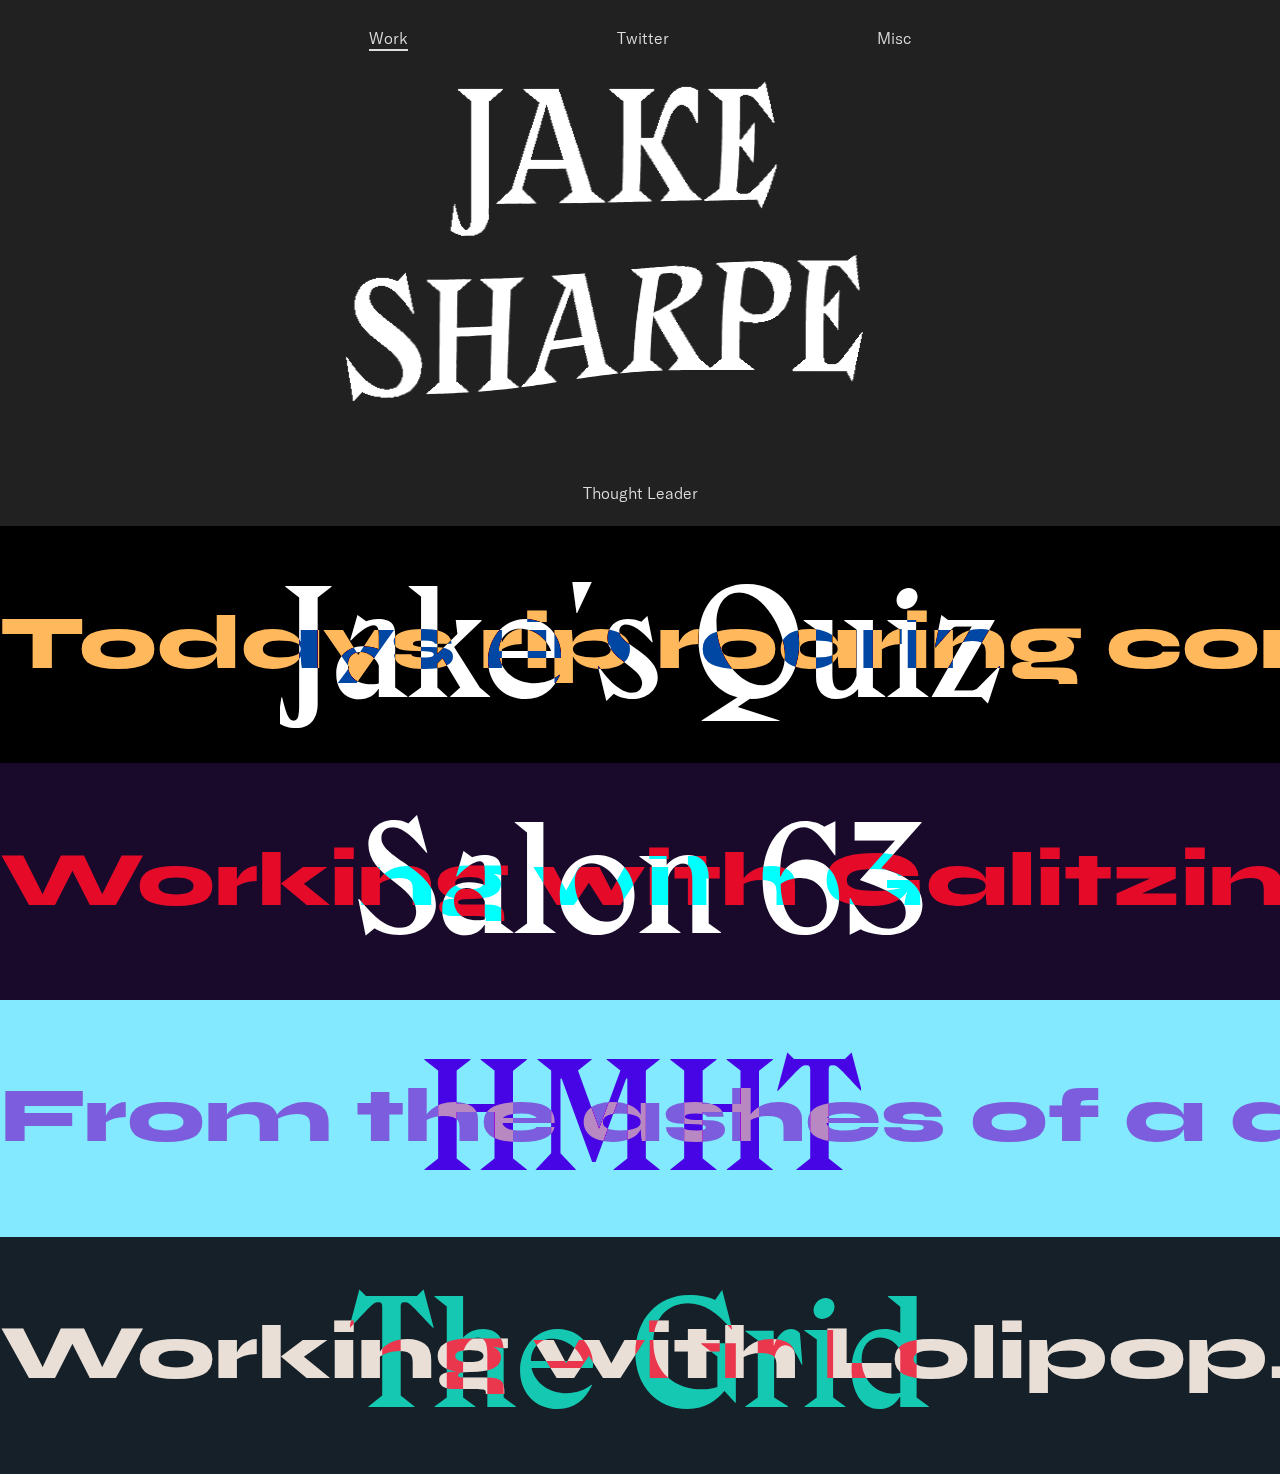
==== index.html @ 96e8a06f "updates to misc" ====
<!doctype html>
<html class="no-js" lang="">

<head>
  <meta charset="utf-8">
  <title>Jake Sharpe – Designer</title>

  <link rel="apple-touch-icon-precomposed" sizes="57x57" href="favicon/apple-touch-icon-57x57.png" />
  <link rel="apple-touch-icon-precomposed" sizes="114x114" href="favicon/apple-touch-icon-114x114.png" />
  <link rel="apple-touch-icon-precomposed" sizes="72x72" href="favicon/apple-touch-icon-72x72.png" />
  <link rel="apple-touch-icon-precomposed" sizes="144x144" href="favicon/apple-touch-icon-144x144.png" />
  <link rel="apple-touch-icon-precomposed" sizes="120x120" href="favicon/apple-touch-icon-120x120.png" />
  <link rel="apple-touch-icon-precomposed" sizes="152x152" href="favicon/apple-touch-icon-152x152.png" />
  <link rel="icon" type="image/png" href="favicon/favicon-32x32.png" sizes="32x32" />
  <link rel="icon" type="image/png" href="favicon/favicon-16x16.png" sizes="16x16" />
  
  
  <meta name="description" content="Portfolio site for London based designer, Jake Sharpe.">

  <meta name="viewport" content="width=device-width, initial-scale=1">

  <link rel="manifest" href="site.webmanifest">
  <link rel="apple-touch-icon" href="icon.png">
  <!-- Place favicon.ico in the root directory -->

  <link rel="stylesheet" href="css/normalize.css">
  <link rel="stylesheet" href="css/fonts.css">
  <link rel="stylesheet" href="css/main.css">
  <link rel="stylesheet" href="css/project-style.css">
  <link rel="stylesheet" href="css/animation.css">
  

  <meta name="theme-color" content="#fafafa">
</head>

<body>
  <!--[if IE]>
    <p class="browserupgrade">You are using an <strong>outdated</strong> browser. Please <a href="https://browsehappy.com/">upgrade your browser</a> to improve your experience and security.</p>
  <![endif]-->

  <!-- Add your site or application content here -->


  

<nav class="blend-mode">
  <ul class="navigation">

    <li><a class="active" href="/">
      <span class="blend-mode">Work</span>
    </a></li>

    <li><a class="" href="https://twitter.com/sharpeattack">
      <span class="blend-mode">Twitter</span>
    </a></li>

    <!-- <li><a class=""  href="work.html">
      <span class="blend-mode">About</span>
    </a></li> -->

   <li><a class=""  href="misc.html">
      <span class="blend-mode">Misc</span>
    </a></li> 
  </ul>
</nav>

<!-- HERO  -->

<section class="hero-section">

 

  <img class="hero" src="img/jake1.png">


</section>

<section class="hero-content">
  <h1 class="secret-mobile-header">Jake Sharpe</h1>
  <p class="tagline  blend-mode">
    Thought Leader
  </p>
</section>


<a href="jakes-quiz.html">
  <section class="projects quiz">
    <div class="card grid">
  
      <div class="full-area">
  
        <h2> 
          Jake's Quiz
        </h2>
  
      </div>
      
      <div class="marquee-wrapper full-area">
          <span class="marquee"> Todays rip roaring comedic entertainment was brought to you by Jake Sharpe</span>
      </div>
  
    </div>
  </section>
  </a>


<a href="salon63.html">
    <section class="projects salon63">
      <div class="card grid">
    
        <div class="full-area">
    
          <h2 class=""> 
            Salon 63
          </h2>
    
        </div>
        
        <div class="marquee-wrapper full-area">
            <span class="marquee">Working with Galitzine to create an awesome event website for Salon 63. Featuring collaborations between artists and salons along the number 63 bus route.
            </span>
        </div>
    
      </div>
    </section> 
</a>


<a href="happy-mascot-happy-time.html">
<section class="projects hmht">
  <div class="card grid">

    <div class="full-area">

      <h2> 
        HMHT
      </h2>

    </div>
    
    <div class="marquee-wrapper full-area">
        <span class="marquee"> From the ashes of a dead project. My Dad really likes this one. One of the top 100 apps in Vietnam some how. An awesome iOS sticker pack of my dumb illustrations. </span>
    </div>

  </div>
</section>
</a>
<!-- 
<a href="pedal.html">
  <section class="projects pedal">
    <div class="card grid">

      <div class="full-area">

        <h2 class=""> 
          Pedal
        </h2>

      </div>
      
      <div class="marquee-wrapper full-area">
          <span class="marquee">An app for London cyclists. That combines multiple data sets to help users find safe places to lock up their bike. London bike crime is wild and pedal set out to try and help.</span>
      </div>

    </div>
  </section>
</a> -->

<!-- <a href="http://thehogan.co" target="_blank">
<section class="projects thehogan">
  <div class="card grid">

    <div class="full-area">

      <h2> 
        TheHogan
      </h2>

    </div>
    
    <div class="marquee-wrapper full-area">
        <span class="marquee">  THE HOGAN OFFERS MUSIC SEARCH, RIGHTS NEGOTIATION, CLEARANCE & LICENSING, ORIGINAL COMPOSITION, RE-RECORDS, SOUND DESIGN, AND ARTIST REPRESENTATION. </span>
    </div>

  </div>
</section>
</a> -->


<!-- <a href="http://www.localherostudio.com/" target="_blank">
<section class="projects local-hero">
  <div class="card grid">

    <div class="full-area">

      <h2> 
        Local Hero
      </h2>

    </div>
    
    <div class="marquee-wrapper full-area">
        <span class="marquee">Local hero asked us to inject their playful approach and personality into a brand new website. Together we created an exciting animated website to properly showcase their lively portfolio.</span>
    </div>

  </div>
</section>
</a> -->


<a href="the-grid.html">
  <section class="projects the-grid">
   <div class="card grid">
 
     <div class="full-area">
 
       <h2 class=""> 
         The Grid
       </h2>
 
     </div>
     
     <div class="marquee-wrapper full-area">
         <span class="marquee">Working with Lolipop. We designed the branding and UI for a new immersive cocktail experience 'The Grid'.</span>
     </div>
 
   </div>
 </section>
 </a>
 





<!--  
<section class="projects farfetch">
  <div class="card grid">

    <div class="full-area">

      <h2 class=""> 
        Farfetch
      </h2>

    </div>
    
    <div class="marquee-wrapper full-area">
        <span class="marquee marquee-right">A new App Homepage and new Onboarding. A collection of work from my time working at Farfetch.</span>
    </div>

  </div>
</section>
-->

<!-- Marquee Loop -->
  <script type="text/javascript" src="js/main.js"></script>
  <script src="js/pixi.min.js"></script>
  <script src="js/pixi-filters.js"></script>
  <script src="js/wavey.js"></script>
<!-- Analytics -->
  <script>
    window.ga = function () { ga.q.push(arguments) }; ga.q = []; ga.l = +new Date;
    ga('create', 'UA-21573491-2', 'auto'); ga('set','transport','beacon'); ga('send', 'pageview')
  </script>
  <script src="https://www.google-analytics.com/analytics.js" async defer></script>

</body>

</html>
---- css/fonts.css ----
@font-face {
    font-family: 'Syne-Extra';
    src: url('../fonts/syne-extra.woff2') format('woff2'),
         url('../fonts/syne-extra.woff') format('woff');
}

@font-face {
    font-family: 'Zangezi';
    src: url('../fonts/zangezi03.woff') format('woff'), 
         url('../fonts/zangezi03.woff2') format('woff2');
}


@font-face {
    font-family: 'GT America Light';
    src: url('../fonts/GT-America-Standard-Light.woff') format('woff'), 
         url('../fonts/GT-America-Standard-Light.woff2') format('woff2');
}

@font-face {
    font-family: 'GT America Extended Bold';
    src: url('../fonts/GT-America-Extended-Bold.woff') format('woff'), 
         url('../fonts/GT-America-Extended-Bold.woff2') format('woff2');
}
---- css/main.css ----
/*! HTML5 Boilerplate v7.1.0 | MIT License | https://html5boilerplate.com/ */

/* main.css 1.0.0 | MIT License | https://github.com/h5bp/main.css#readme */
/*
 * What follows is the result of much research on cross-browser styling.
 * Credit left inline and big thanks to Nicolas Gallagher, Jonathan Neal,
 * Kroc Camen, and the H5BP dev community and team.
 */

 
/* ==========================================================================
   Base styles: opinionated defaults
   ========================================================================== */

   html {
    color: #222;
    font-size: 1em;
    line-height: 1.4;
}

/*
 * Remove text-shadow in selection highlight:
 * https://twitter.com/miketaylr/status/12228805301
 *
 * Vendor-prefixed and regular ::selection selectors cannot be combined:
 * https://stackoverflow.com/a/16982510/7133471
 *
 * Customize the background color to match your design.
 */

::-moz-selection {
    background: #39ff00;
    text-shadow: none;
}

::selection {
    background: #39ff00;
    text-shadow: none;
}

/*
 * A better looking default horizontal rule
 */

hr {
    display: block;
    height: 1px;
    border: 0;
    border-top: 1px solid #ccc;
    margin: 1em 0;
    padding: 0;
}

/*
 * Remove the gap between audio, canvas, iframes,
 * images, videos and the bottom of their containers:
 * https://github.com/h5bp/html5-boilerplate/issues/440
 */

audio,
canvas,
iframe,
img,
svg,
video {
    vertical-align: middle;
}

/*
 * Remove default fieldset styles.
 */

fieldset {
    border: 0;
    margin: 0;
    padding: 0;
}

/*
 * Allow only vertical resizing of textareas.
 */

textarea {
    resize: vertical;
}

/* ==========================================================================
   Browser Upgrade Prompt
   ========================================================================== */

.browserupgrade {
    margin: 0.2em 0;
    background: #ccc;
    color: #000;
    padding: 0.2em 0;
}


p { margin: 0;
    padding: 0;}


 /* ==========================================================================
   Author's custom styles
   ========================================================================== */


/* Nav Setup */

nav {
    width: 100vw;
    position: fixed;
    top: 3vh;
    z-index: 99999;
}
.navigation {
    list-style:none;
    margin:0;
    padding:0;
    text-align:center;
    
}
.navigation li {
    display:inline;
    padding: 0 8vw;
    

}
.navigation a {
    display:inline-block;
    text-decoration: none;
    
}



/*  Typographic Styles */
nav, a, li {
  font-family: 'GT America Light';
  
}

a {
  text-decoration: none;
}

 a, a:link, a:visited { 
  color: white;
} 



a:hover, .active {
  border-bottom: 2px solid white;
}



p {font-family: 'GT America Light'; }

.bold {
  font-family: 'GT America Extended Bold';
}

h1 { 
  font-size: 10.5vw;
  text-align: center;
  font-family: 'Zangezi', sans-serif;
  font-weight: normal;
  text-transform: uppercase;
  line-height: 11.75vw;
  width: 60vw;

  
}

h2 {
  margin: 0 ;
  padding: 0 ;
  text-align: center;
  font-size: 12vw;
  line-height: 12vw;

  color: #fff;
  text-decoration: none;
  z-index:  3;

  font-family: 'Zangezi', sans-serif;
  font-weight: normal;

  overflow-wrap: break-word;
  hyphens: auto;
  -moz-hyphens:auto;
  -ms-hyphens:auto;
  -webkit-hyphens: auto;

}

h3 {
  font-family: 'GT America Extended Bold', sans-serif;
  font-weight: normal;
  font-size: 26px;
  letter-spacing: -0.2px;
}

.text-container h3 {
  font-weight: bold;
  font-size: 18px;
  line-height: 125.7%;
}


.secret-mobile-header {
  display: none;
    padding: 0;
  margin: 0;
}

.tagline {
  text-align: center;
  padding: 2.5vh 5vw;

}

.blend-mode {
  mix-blend-mode: difference;
}


/* Layout */

.hero-section {
  padding-top: 6vh;
  background-color: #212121;
  display: flex;
  align-items: center;
  justify-content: center;
  min-height: 30vh;
  width: 100%;
  height: 45vh;

  
}

.hero-content {
    padding: 0vh 0 0vh 0;
    color: white;
    background-color: #212121;




  
}

canvas {
  display: block;
  
}

.hero {
  position: absolute;
      height: 40vh;
}



 .projects {
    background-color: #FF1D53;
    padding:  4% 0 2.5% 0 ;
  } 

  .grid {
    display: grid;
    place-items: center;
  }
  
  .full-area {
    grid-area: 1/1;
    overflow: hidden;
  }
  
  .card {
    height: auto;
    width: 100%;
    overflow: hidden;
    display: flex;
    justify-content: center;
  }
  
  .marquee-wrapper {
    position: absolute;
    width: 100%;
    overflow: hidden;
    
  }
  
  .projects span {
    text-align: center;
    font-size:  6vw;


    font-family: 'Syne-Extra', sans-serif;
    color: #6D1212;
    padding-bottom: 2%;
  }
  



  @media (max-width: 1024px) {

    h1 {
      font-size: 11.5vw;
      line-height: 13.5vw;
      width: 60vw;
      margin: 0;

      
    }

    h2 {
      font-size: 20.5vw;
      line-height: 20.5vw;
      text-decoration: none;
    }
    
    .projects {
      padding: 8% 0 5% 0;
    }

    .projects span {
      font-size:  9vw;
      
  }


  }




  
   /* Mobile styles */

  @media (max-width: 640px) {


.navigation li {
  padding: 0px 8vw; }

.hero-section {
  height: 0vh;
  padding: 0vh 0;
  min-height: 0vh;
  background-color: #212121;
  overflow: hidden;
}

.hero-section canvas { visibility: hidden;}

 
.hero-content {
  position: inherit;
  background-color: #212121;
  width: 100%;
  overflow: hidden;
  padding: 18vh 0 2vh 0;
}

.secret-mobile-header {
  display:inline-block;
  overflow: hidden;

}

canvas {
}



 

    .projects {
      padding: 20% 0 18% 0;
    }

    


    h1 { 
        width: 100vw;
        font-size:  21vw;
        line-height: 21vw; 
      }

      
    h2 {
      font-size: 30.5vw;
      line-height: 30.5vw;
    }

    .projects span {
      font-size:  16vw;}
      
  



  }
  
   





















 /* ==========================================================================
   Helper classes
   ========================================================================== */

/*
 * Hide visually and from screen readers
 */

 .hidden {
  display: none !important;
}

/*
* Hide only visually, but have it available for screen readers:
* https://snook.ca/archives/html_and_css/hiding-content-for-accessibility
*
* 1. For long content, line feeds are not interpreted as spaces and small width
*    causes content to wrap 1 word per line:
*    https://medium.com/@jessebeach/beware-smushed-off-screen-accessible-text-5952a4c2cbfe
*/

.visuallyhidden {
  border: 0;
  clip: rect(0 0 0 0);
  height: 1px;
  margin: -1px;
  overflow: hidden;
  padding: 0;
  position: absolute;
  width: 1px;
  white-space: nowrap; /* 1 */
}

/*
* Extends the .visuallyhidden class to allow the element
* to be focusable when navigated to via the keyboard:
* https://www.drupal.org/node/897638
*/

.visuallyhidden.focusable:active,
.visuallyhidden.focusable:focus {
  clip: auto;
  height: auto;
  margin: 0;
  overflow: visible;
  position: static;
  width: auto;
  white-space: inherit;
}

/*
* Hide visually and from screen readers, but maintain layout
*/

.invisible {
  visibility: hidden;
}

/*
* Clearfix: contain floats
*
* For modern browsers
* 1. The space content is one way to avoid an Opera bug when the
*    `contenteditable` attribute is included anywhere else in the document.
*    Otherwise it causes space to appear at the top and bottom of elements
*    that receive the `clearfix` class.
* 2. The use of `table` rather than `block` is only necessary if using
*    `:before` to contain the top-margins of child elements.
*/

.clearfix:before,
.clearfix:after {
  content: " "; /* 1 */
  display: table; /* 2 */
}

.clearfix:after {
  clear: both;
}

 
/* ==========================================================================
   EXAMPLE Media Queries for Responsive Design.
   These examples override the primary ('mobile first') styles.
   Modify as content requires.
   ========================================================================== */

   @media only screen and (min-width: 35em) {
    /* Style adjustments for viewports that meet the condition */
}

@media print,
       (-webkit-min-device-pixel-ratio: 1.25),
       (min-resolution: 1.25dppx),
       (min-resolution: 120dpi) {
    /* Style adjustments for high resolution devices */
}

 
/* ==========================================================================
   Print styles.
   Inlined to avoid the additional HTTP request:
   https://www.phpied.com/delay-loading-your-print-css/
   ========================================================================== */

@media print {
    *,
    *:before,
    *:after {
        background: transparent !important;
        color: #000 !important; /* Black prints faster */
        -webkit-box-shadow: none !important;
        box-shadow: none !important;
        text-shadow: none !important;
    }

    a,
    a:visited {
        text-decoration: underline;
    }

    a[href]:after {
        content: " (" attr(href) ")";
    }

    abbr[title]:after {
        content: " (" attr(title) ")";
    }

    /*
     * Don't show links that are fragment identifiers,
     * or use the `javascript:` pseudo protocol
     */

    a[href^="#"]:after,
    a[href^="javascript:"]:after {
        content: "";
    }

    pre {
        white-space: pre-wrap !important;
    }
    pre,
    blockquote {
        border: 1px solid #999;
        page-break-inside: avoid;
    }

    /*
     * Printing Tables:
     * http://css-discuss.incutio.com/wiki/Printing_Tables
     */

    thead {
        display: table-header-group;
    }

    tr,
    img {
        page-break-inside: avoid;
    }

    p,
    h2,
    h3 {
        orphans: 3;
        widows: 3;
    }

    h2,
    h3 {
        page-break-after: avoid;
    }
}
---- css/project-style.css ----
/*  Hover States */
 .projects:hover {
    background-color: #222;
}
.projects:hover h2 {
    color: #fff;
}
.projects:hover span {
    color: #fff;
}



/*  Case Study  */



/*  INFO BAR */

.project-info-wrapper {
  float: left;
  width: 28.5vw;
  height: 100vh;
  position: fixed;
  top: 0;
  left: 0;
  background-color: white;
  color: black;
 
}

.project-info-wrapper nav {
  position: relative;
}

.project-info-wrapper nav a{
  color: black;
}

.project-info-wrapper nav a:hover{
  color: black;
  border-bottom: 1px solid #000;
}

.project-intro {
  margin-top: 15vh;
}

.project-info-wrapper h1{
  font-size: 36px;


  padding: 0 0 16px 0;
  margin: 0;
  line-height: 1;
  width: auto;
  text-align: left;
}


.project-info-wrapper p{
  font-size: 15px;
}

.project-info-content {
  padding: 40px;
    max-width: 70%;
}

.project-link-wrapper {
  margin-top: 7.5vh;
  ;
}

.project-link-wrapper p {
  margin-bottom: 12px;
}

.project-link-wrapper .project-link {
  padding: 8px 14px;
  font-size: 21px;
  font-family: 'GT America Extended Bold', sans-serif;
  color: white;
  background-color: black;
  width: auto;
  display: inline-flex;
}

.project-link-wrapper .project-link:hover {
  color: black;
  background-color: white;
}

.project-collaborators {
  margin-top: 15vh;
}

.project-collaborators h2{
  color: #000;
  font-family: 'GT America Extended Bold', sans-serif;
  font-size:15px;
  text-align: left;

  line-height: 1;
  margin-bottom: 8px;
}

.project-collaborators a {
  color: #000;
}

/*  marqee bar */

.project-banner {


  width: 1.5vw;
  overflow: hidden;
  height: 100vh;
  background-color: red;
  
  writing-mode: vertical-rl;
  text-orientation: mixed;

  position: fixed;
  top: 0;
  left: 28.5vw;

  text-align: center;
  font-size:  1vw;
  white-space: nowrap	; 
  line-height: 1.5vw;

  font-family: 'Syne-Extra', sans-serif;
}



/* CASE STUDY CONTENT */

.project-hero {
  padding: 10% 0;
  width: 100%;
  background-repeat: no-repeat;
  background-size: cover;
}

.hmht-hero {
background-image: url("../img/projects/hmht/hmht-cover2.jpg");
}


.salon63-hero {
  background-image: url("../img/projects/salon63/salon63-cover.jpg");
  }

  /* .quiz-hero {
    background-image: url("../img/projects/quiz/jakes-quiz-cover.jpg");
    } */
  

.hero-title{
  margin: 0 auto;
  text-transform: uppercase;
  font-size: 14vw;
  line-height: 12vw;
  width: 90%;
}

.project-content {
  overflow: scroll;
  float: right;
  width: 70vw;
  overflow-y: hidden;
  overflow-x: hidden;
  /* background-color: black; */
  /* color: white; */
}
.cover-img {
  width: 100%;
  background-size: cover;
}



/* TEXT FOR CASE STUDIES */

.text-container {
  margin: 0% 1% ;
  padding: 0  0%;
  width: 98%;
}


.text-paragraph {
  font-style: normal;
  font-weight: 300;

  font-size: 15px;
  line-height: 125.7%;
}

.two-column {
  width: 49%;
}

.text-left-column {
  float: left;
}
.text-right-column {
  float: right;
  padding: 0 0 0 0 ;
}


.drop-quote {
  padding: 1% 0;
  margin: 4% 0;
}

.drop-quote h3 {
  font-family: 'Zangezi', sans-serif;
    font-weight: normal;
    text-transform: uppercase;
    font-size: 5rem;
    line-height: 5.4rem;
    letter-spacing: -0.2px;
    text-align: center;
}

.project-info-wrapper .link-inverse {
  color: black;
  
}



.video-container {
  width: 70vw;
}

.project-video {
  max-width: 100%;
}

.video-container iframe {
  margin: 7.5% 0;
  width: 100%;
  height: 490px;
}


@media (min-width: 1440px) {
  .text-container {
    margin: 0% 10% ;
    padding: 0  0%;
    width: 80%;
  }   
  
  .text-right-column {
    float: right;
    padding: 0 0 0 0 ;
  }

}

@media (max-width: 1440px) {
  .text-container {
    margin: 0% 3% ;
    padding: 0  0%;
    width: 94%;
  }   
  
}


   @media (max-width: 1024px) { 

    .project-banner {
      width: 2.5vw;
      font-size: 1.4vw;
      line-height: 2.5vw;
      left: 34.5vw;
    }

    .project-info-wrapper {
      left: 0;
      width: 34.5vw;
      min-width: 30vw ;
    }

    .project-content {
      width: 63vw;
    }

    .text-container {
      float: right;
      margin: 0% 0% ;
      padding: 0  3%;
      width: 94%;
    }   
    
    .video-container {
      width: 63vw;
    }


  }


   /* iPad styles */

  @media (max-width: 860px) { 

    .project-hero {
      width: 100%;
      padding: 18% 0vw;
      background-size: contain;
    }
    
    .hero-title{
      font-size: 21vw;
      line-height: 18vw;
      width: 100%;
    }
    

    .project-banner {
      width: 4vw;
      height: 100%;
      font-size: 2.5vw;
      line-height: 3.75vw;
      left: 0; 
    }

    .project-info-wrapper {
      left: 0;
      width: 100vw;
      position: initial;
      height: auto;
    }

    .project-content {
      width: 96vw;
      margin-left: 4vw;
      float: none;
  }

  .video-container {
    width: 96vw;
  }

  .project-info-content {
    max-width: 70%;
    padding: 80px;
    margin-left: 0;

  }

  .project-info-content nav  {
    position: initial;
    display: inline;
  }

  .project-intro {
  }


  .text-container {
    margin: 0% 2% ;
    padding: 0  0%;
    width: 94%;
    float: none;
  
  }
  
  .video-iframe {
    width: 96vw; 
  margin: 0;
  height:410px;
}
  
.drop-quote h3 {
  font-size: 4rem;
  line-height: 4.2rem;

}






  }

   /* Mobile styles */

   @media (max-width: 640px) { 

    .project-info-wrapper {
      left: 0;
      width: 100vw;
      position: initial;
      height: auto;
    }

    .project-info-content {
      max-width: 100%;
      padding: 80px 50px 80px 50px;
      margin-left: 0;}


  .text-container {
    margin: 0% 0% ;
    padding: 0  2%;
    width: 90%;
  
  }

  .two-column {
    width: 100%;
    padding-bottom: 15px;

  }
  
  .text-left-column {
    float: left;
  }
  .text-right-column {
    float: left;
  }

.video-container iframe {
  margin: 7% 0;
  width: 100%;
  height: auto;
}

.drop-quote h3 {
    font-size: 2.5rem;
    line-height: 2.4rem;

}
  
  
  
  }












/* Projects Styles */
 
 .the-grid h2 {
    color: #00E8DA;
    mix-blend-mode: difference;
  }
  .the-grid span {
    color: #FFFFFF;
    mix-blend-mode: difference;
  }
  .the-grid {
    background-color: #152028;
    color: #00E8DA;  
  }

  .the-grid-inverse {
    background-color: #00E8DA;
    color: #152028;    
  }
  

  .hmht h2 {
    color: #CAE51A; 
    mix-blend-mode: difference;
  }
  .hmht span {
    color: #FF8C22;
    mix-blend-mode: difference;
  }
  .hmht {
    background-color: #83E9FF;  
    color: #3214AE; 
  }

.hmht-titles { 
  color:#83E9FF;
}
  .hmht-inverse {
    background-color: #3214AE;  
    color: #83E9FF;
  }





  .pedal {
    background-color: #FF1D53;
    color: #FFF8E6;
  }

.pedal-titles {
  color: #FFF8E6;
  
}

  .pedal span{
    color: #c50000;
    mix-blend-mode: difference;
  }




  .local-hero h2 {
    color: #FF5959;
    
  }
  .local-hero span {
    color: #8A43FF;
    mix-blend-mode: difference;
  }
  
  .local-hero {
    background-color:  #FDFF83;
  }



  /* SALON 63 */

  
  
  .salon63 span {
    color: #ff0002;
    mix-blend-mode: difference;
  }
  
  .salon63 {
    background-color:  #190A2B;
    color: white;
  }

  .salon63-titles {
    color:  #fff;
  }



  .quiz h2 {
    color: #fff;
    mix-blend-mode: difference;
  }

  .quiz span {
    color: #ffb85c;
    mix-blend-mode: difference;
  }  
  
  .quiz {
    background-color: #000;
    color: white;
  }


  .quiz-titles {
    color:  #fff;
  }






  .hmht h2 {
    color: #CAE51A;
    mix-blend-mode: difference;
  }
  .hmht span {
    color: #FF8C22;
    mix-blend-mode: difference;
  }
  .hmht {
    background-color: #83E9FF;  
  }

.hmht-titles { 
  color:#83E9FF;
}
  .hmht-inverse {
    background-color: #3214AE;  
    color: white;
  }
  







  .sandyfm h2 {
    color: #FFF0A7;
    
  }
  .sandyfm span {
    color: #9EE1FF;
    mix-blend-mode: difference;
  }
  
  .sandyfm {
    background-color:  #2B353A;
  }

  .farfetch h2 {
    color: #3D0062;
    
  }
  .farfetch span {
    color: #FF005C;
    mix-blend-mode: difference;
  }
  
  .farfetch {
    background-color:  #FFEAEA;
  }
 

  .thehogan h2 {
    color: #000;
    
  }
  .thehogan span {
    color: #78DA44;
    mix-blend-mode: difference;
  }
  
  .thehogan {
    background-color:  #fff;
  }
---- css/animation.css ----
/*  Original Code  */
  
  /* @keyframes moveLeft {
    0% {
      transform: translateX(0);
    }
    100% {
      transform: translateX(-3000vw);
    }

  }
  
  .marquee-left {
    white-space: nowrap;
    display: block;
    position: relative;
  
    animation: moveLeft 160s infinite; 


  }

  @keyframes moveRight {
    0% {
      transform: translateX(-150vw);
    }
    100% {
      transform: translateX(3000vw);
    }
  }
 
  .marquee-right {
    white-space: nowrap;
    position: relative;
      display: block;
    animation: moveRight 160s infinite; 
  } */


  @keyframes moveLeft {
    0% {
      transform: translateX(0);
    }
    100% {
      transform: translateX(-3000vw);
    }
  }

    .marquee-left {
      white-space: nowrap;
      display: block;
      position: relative;
      animation: moveLeft 300s infinite;

      will-change: transform;
    }


    @keyframes moveRight {
      0% {
        transform: translateX(-6000vw);
      }
      100% {
        transform: translateX(-3000vw);
      }
    }

    .marquee-right {
      white-space: nowrap;
      position: relative;
      display: block;
      animation: moveRight 300s infinite;

      will-change: transform;
    }



    @keyframes moveTop {
      0% {
        transform: translateY(0);
      }
      100% {
        transform: translateY(-3000vw);
      }
    }

    .marquee-top {
      white-space: nowrap;
      position: relative;
      display: block;
      animation: moveTop 500s infinite;
    
      will-change: transform;
    }
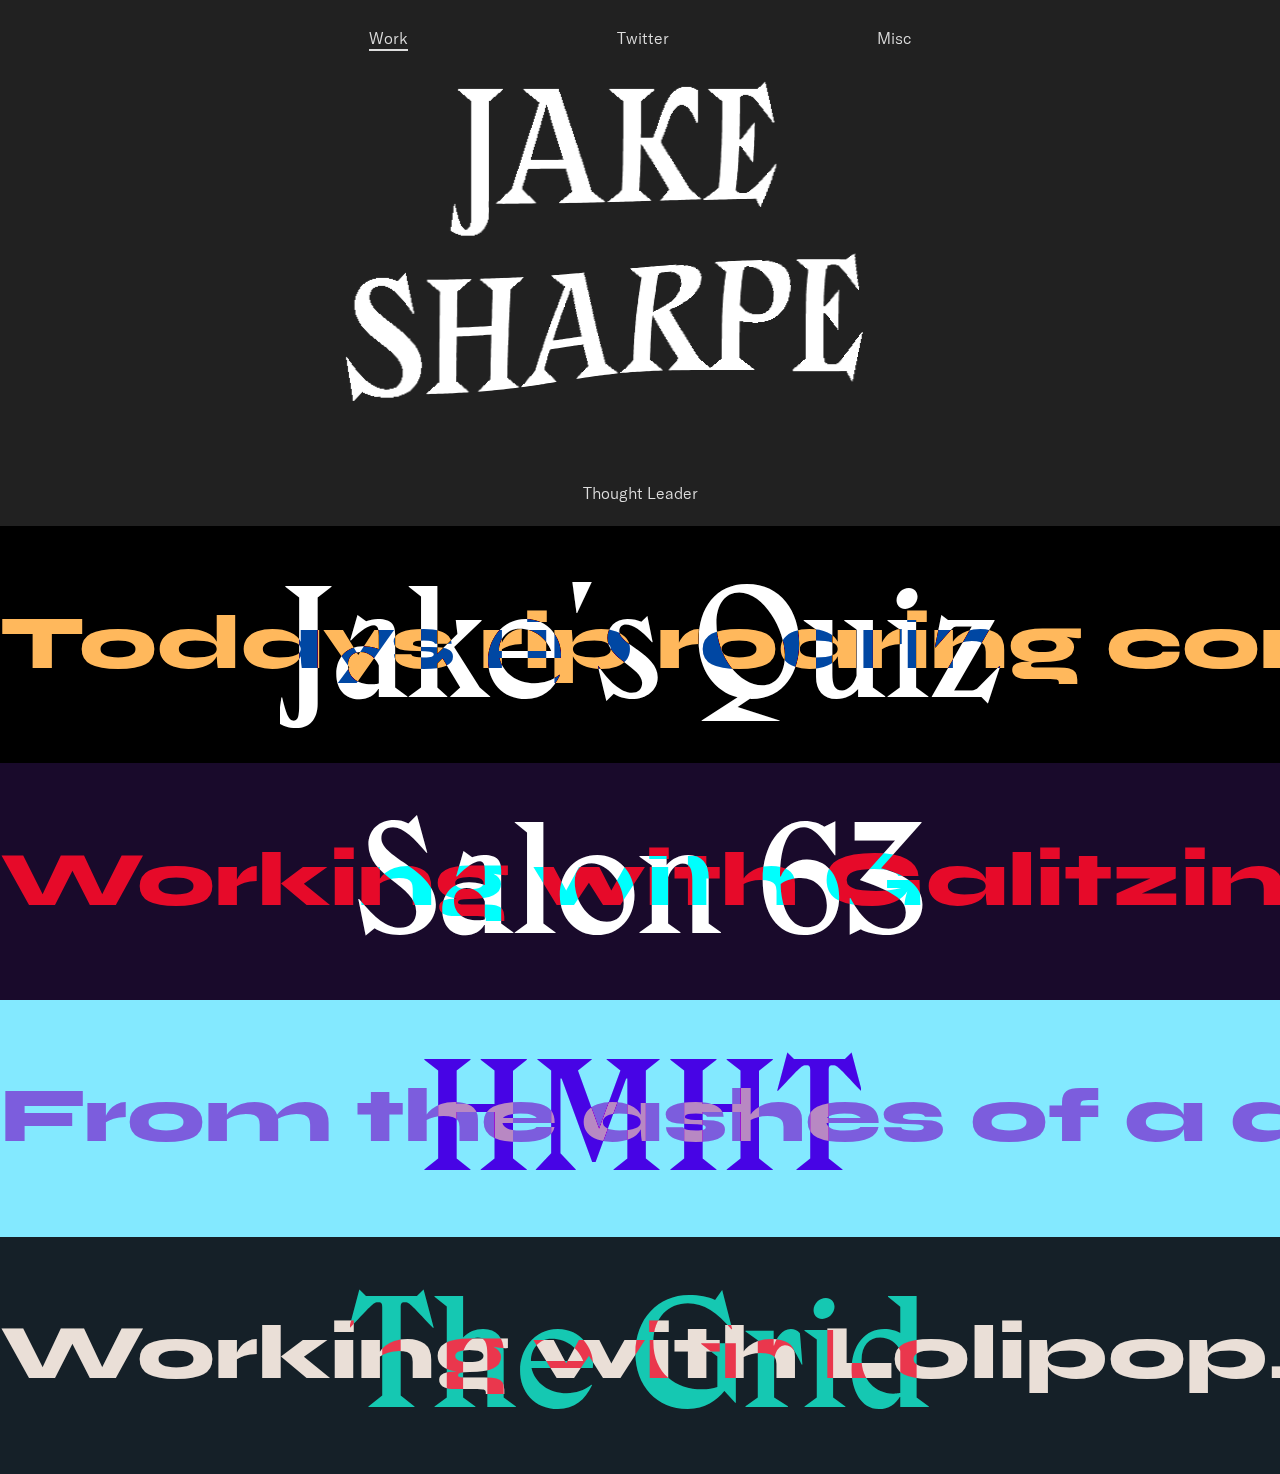
==== commit cdf175ca: "Adding smarty and the teams vid" ====
--- a/index.html
+++ b/index.html
@@ -104,6 +104,29 @@
   </a>
 
 
+  <!-- <a href="smarty.html">
+    <section class="projects smarty">
+      <div class="card grid">
+    
+        <div class="full-area">
+    
+          <h2> 
+            Smarty
+          </h2>
+    
+        </div>
+        
+        <div class="marquee-wrapper full-area">
+            <span class="marquee">  The UKs most loved mobile network </span>
+        </div>
+    
+      </div>
+    </section>
+    </a> -->
+
+
+
+
 <a href="salon63.html">
     <section class="projects salon63">
       <div class="card grid">
@@ -166,25 +189,6 @@
   </section>
 </a> -->
 
-<!-- <a href="http://thehogan.co" target="_blank">
-<section class="projects thehogan">
-  <div class="card grid">
-
-    <div class="full-area">
-
-      <h2> 
-        TheHogan
-      </h2>
-
-    </div>
-    
-    <div class="marquee-wrapper full-area">
-        <span class="marquee">  THE HOGAN OFFERS MUSIC SEARCH, RIGHTS NEGOTIATION, CLEARANCE & LICENSING, ORIGINAL COMPOSITION, RE-RECORDS, SOUND DESIGN, AND ARTIST REPRESENTATION. </span>
-    </div>
-
-  </div>
-</section>
-</a> -->
 
 
 <!-- <a href="http://www.localherostudio.com/" target="_blank">
--- a/css/project-style.css
+++ b/css/project-style.css
@@ -159,6 +159,10 @@
     } */
   
 
+  .smarty-hero {
+    background-image: url("../img/projects/smarty/smarty-cover.png");
+    }
+
 .hero-title{
   margin: 0 auto;
   text-transform: uppercase;
@@ -578,6 +582,27 @@
 
 
 
+.smarty {
+  background-color: #2D2F32;
+  color: white;
+}
+
+.smarty h2 {
+  color: #fff;
+  /* mix-blend-mode: difference; */
+}
+
+.smarty span {
+  color: #0EECC4;
+  mix-blend-mode: difference;
+}  
+.smarty .smarty-title {
+font-size: 8vw;
+    line-height: 7vw;
+}
+
+
+
 
 
 
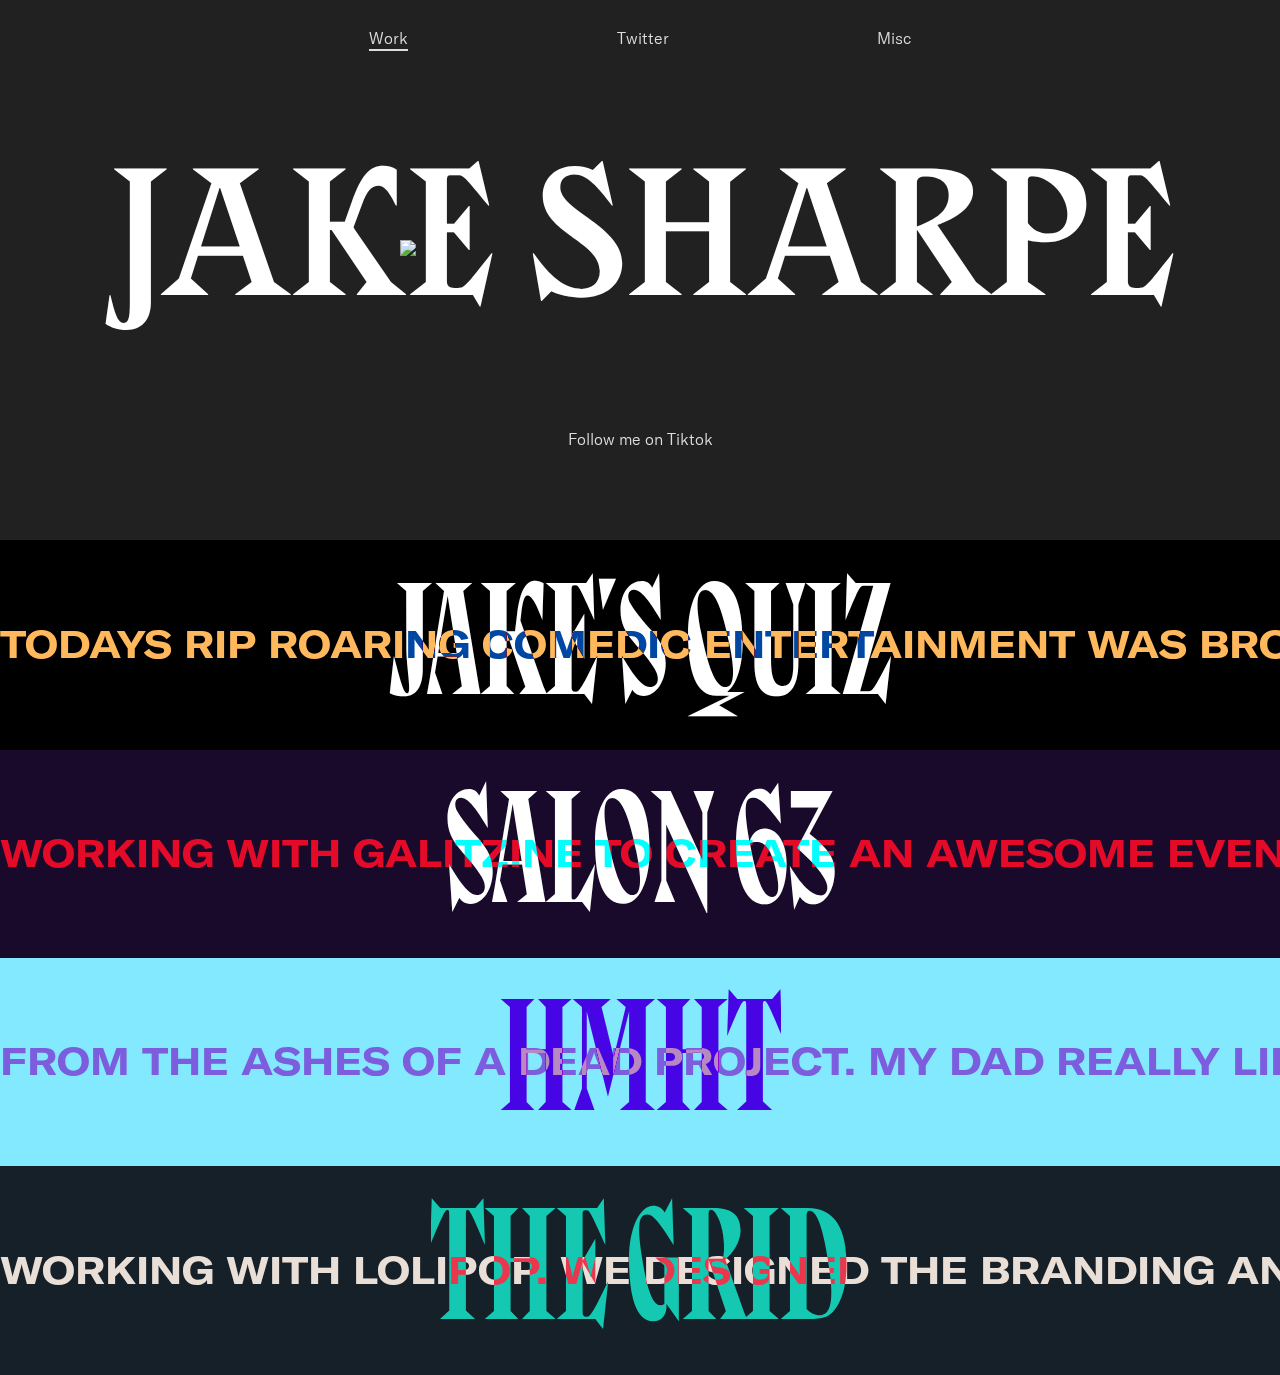
==== commit d416cbca: "homepage changes" ====
--- a/index.html
+++ b/index.html
@@ -68,15 +68,16 @@
 
 <section class="hero-section">
 
- 
-
-  <img class="hero" src="img/jake1.png">
+  <img class="hero-image" src="img/jake-sharpe.jpg" >
+  
+
+  <h1 class="hero-h1">Jake Sharpe</h1>
 
 
 </section>
 
 <section class="hero-content">
-  <h1 class="secret-mobile-header">Jake Sharpe</h1>
+  
   <p class="tagline  blend-mode">
     Thought Leader
   </p>
@@ -259,9 +260,9 @@
 
 <!-- Marquee Loop -->
   <script type="text/javascript" src="js/main.js"></script>
-  <script src="js/pixi.min.js"></script>
+  <!-- <script src="js/pixi.min.js"></script>
   <script src="js/pixi-filters.js"></script>
-  <script src="js/wavey.js"></script>
+  <script src="js/wavey.js"></script> -->
 <!-- Analytics -->
   <script>
     window.ga = function () { ga.q.push(arguments) }; ga.q = []; ga.l = +new Date;
--- a/css/fonts.css
+++ b/css/fonts.css
@@ -6,8 +6,14 @@
 
 @font-face {
     font-family: 'Zangezi';
-    src: url('../fonts/zangezi03.woff') format('woff'), 
-         url('../fonts/zangezi03.woff2') format('woff2');
+    src: url('../fonts/Zangezi08-Regular.woff') format('woff'), 
+         url('../fonts/Zangezi08-Regular.woff2') format('woff2');
+}
+
+@font-face {
+    font-family: 'Zangezi Condensed';
+    src: url('../fonts/Zangezi08-Condensed.woff') format('woff'), 
+         url('../fonts/Zangezi08-Condensed.woff2') format('woff2');
 }
 
 
--- a/css/main.css
+++ b/css/main.css
@@ -163,29 +163,30 @@
 }
 
 h1 { 
-  font-size: 10.5vw;
   text-align: center;
   font-family: 'Zangezi', sans-serif;
   font-weight: normal;
   text-transform: uppercase;
   line-height: 11.75vw;
   width: 60vw;
+  color: white;
 
   
 }
 
 h2 {
   margin: 0 ;
-  padding: 0 ;
+  padding: 1% 0 0 0 ;
   text-align: center;
   font-size: 12vw;
-  line-height: 12vw;
+  line-height: 14vw;
 
   color: #fff;
   text-decoration: none;
+  text-transform: uppercase;
   z-index:  3;
 
-  font-family: 'Zangezi', sans-serif;
+  font-family: 'Zangezi Condensed', sans-serif;
   font-weight: normal;
 
   overflow-wrap: break-word;
@@ -211,7 +212,7 @@
 
 
 .secret-mobile-header {
-  display: none;
+display: inline-block;
     padding: 0;
   margin: 0;
 }
@@ -230,34 +231,52 @@
 /* Layout */
 
 .hero-section {
-  padding-top: 6vh;
+  padding-top: 12.5vh;
   background-color: #212121;
   display: flex;
   align-items: center;
   justify-content: center;
+  flex-direction: column;
   min-height: 30vh;
   width: 100%;
-  height: 45vh;
-
-  
-}
+  height: auto;
+
+  
+}
+
+
 
 .hero-content {
     padding: 0vh 0 0vh 0;
     color: white;
     background-color: #212121;
-
-
-
-
-  
-}
-
-canvas {
-  display: block;
-  
-}
-
+}
+
+.hero-section img {
+  width: 480px;
+
+}
+
+
+.hero-h1 {
+  font-size: 175px;
+  line-height: 0vw;
+  width: 100vw;
+  margin: 0;
+  padding-top: -1vh;
+
+  
+}
+
+.tagline {
+  padding: 5vh 0vw;
+
+}
+
+.hero-content {
+  padding-bottom: 5vh ;
+
+}
 .hero {
   position: absolute;
       height: 40vh;
@@ -267,7 +286,7 @@
 
  .projects {
     background-color: #FF1D53;
-    padding:  4% 0 2.5% 0 ;
+    padding: 2% 0 0% 0;
   } 
 
   .grid {
@@ -297,31 +316,47 @@
   
   .projects span {
     text-align: center;
-    font-size:  6vw;
-
-
-    font-family: 'Syne-Extra', sans-serif;
+    font-size:  3vw;
+
+
+    font-family: 'GT America Extended Bold', sans-serif;
     color: #6D1212;
+    text-transform: uppercase;
     padding-bottom: 2%;
   }
   
 
-
-
   @media (max-width: 1024px) {
 
-    h1 {
-      font-size: 11.5vw;
-      line-height: 13.5vw;
-      width: 60vw;
+    .hero-h1 {
+      font-size: 13.5vw;
+      line-height: 0vw;
+      width: 100vw;
       margin: 0;
+      padding-top: 1vh;
 
       
+    }
+
+    .tagline {
+      padding: 4vh 0vw;
+    
+    }
+
+    .hero-content {
+      padding-bottom: 7vh ;
+    
+    }
+
+    .hero-section img {
+      width: 360px;
+      height: auto;
+      visibility: visible;
     }
 
     h2 {
       font-size: 20.5vw;
-      line-height: 20.5vw;
+      line-height: 21.5vw;
       text-decoration: none;
     }
     
@@ -350,27 +385,37 @@
   padding: 0px 8vw; }
 
 .hero-section {
-  height: 0vh;
-  padding: 0vh 0;
-  min-height: 0vh;
+  padding-bottom: 5vw;
+ 
   background-color: #212121;
-  overflow: hidden;
-}
-
-.hero-section canvas { visibility: hidden;}
+}
+
+.hero-h1 {
+  padding-top: -1vh;
+  font-size: 14vw;
+  line-height: 0;
+}
+
+
+.hero-section canvas { }
 
  
 .hero-content {
   position: inherit;
   background-color: #212121;
   width: 100%;
-  overflow: hidden;
-  padding: 18vh 0 2vh 0;
-}
-
+  padding: 0vw 0 8vh 0;
+
+}
+
+
+.tagline {
+  text-align: center;
+  padding: 0vh 15vw;
+
+}
 .secret-mobile-header {
-  display:inline-block;
-  overflow: hidden;
+ 
 
 }
 
@@ -388,16 +433,16 @@
     
 
 
-    h1 { 
+    /* h1 { 
         width: 100vw;
         font-size:  21vw;
         line-height: 21vw; 
-      }
+      } */
 
       
     h2 {
       font-size: 30.5vw;
-      line-height: 30.5vw;
+      line-height: 31.5vw;
     }
 
     .projects span {
--- a/css/project-style.css
+++ b/css/project-style.css
@@ -49,7 +49,7 @@
 .project-info-wrapper h1{
   font-size: 36px;
 
-
+  color: #212121;
   padding: 0 0 16px 0;
   margin: 0;
   line-height: 1;
@@ -130,8 +130,8 @@
   font-size:  1vw;
   white-space: nowrap	; 
   line-height: 1.5vw;
-
-  font-family: 'Syne-Extra', sans-serif;
+  text-transform: uppercase;
+  font-family: 'GT America Extended Bold', sans-serif;
 }
 
 
@@ -139,11 +139,12 @@
 /* CASE STUDY CONTENT */
 
 .project-hero {
-  padding: 10% 0;
+  padding: 24% 0;
   width: 100%;
   background-repeat: no-repeat;
   background-size: cover;
 }
+
 
 .hmht-hero {
 background-image: url("../img/projects/hmht/hmht-cover2.jpg");
@@ -255,6 +256,8 @@
 
 
 @media (min-width: 1440px) {
+
+
   .text-container {
     margin: 0% 10% ;
     padding: 0  0%;
@@ -266,6 +269,10 @@
     padding: 0 0 0 0 ;
   }
 
+  .project-hero {
+    padding: 18% 0;
+  }
+  
 }
 
 @media (max-width: 1440px) {
@@ -274,11 +281,17 @@
     padding: 0  0%;
     width: 94%;
   }   
+
+  .project-hero {
+    padding: 36% 0;
+  }
   
 }
 
 
    @media (max-width: 1024px) { 
+
+
 
     .project-banner {
       width: 2.5vw;
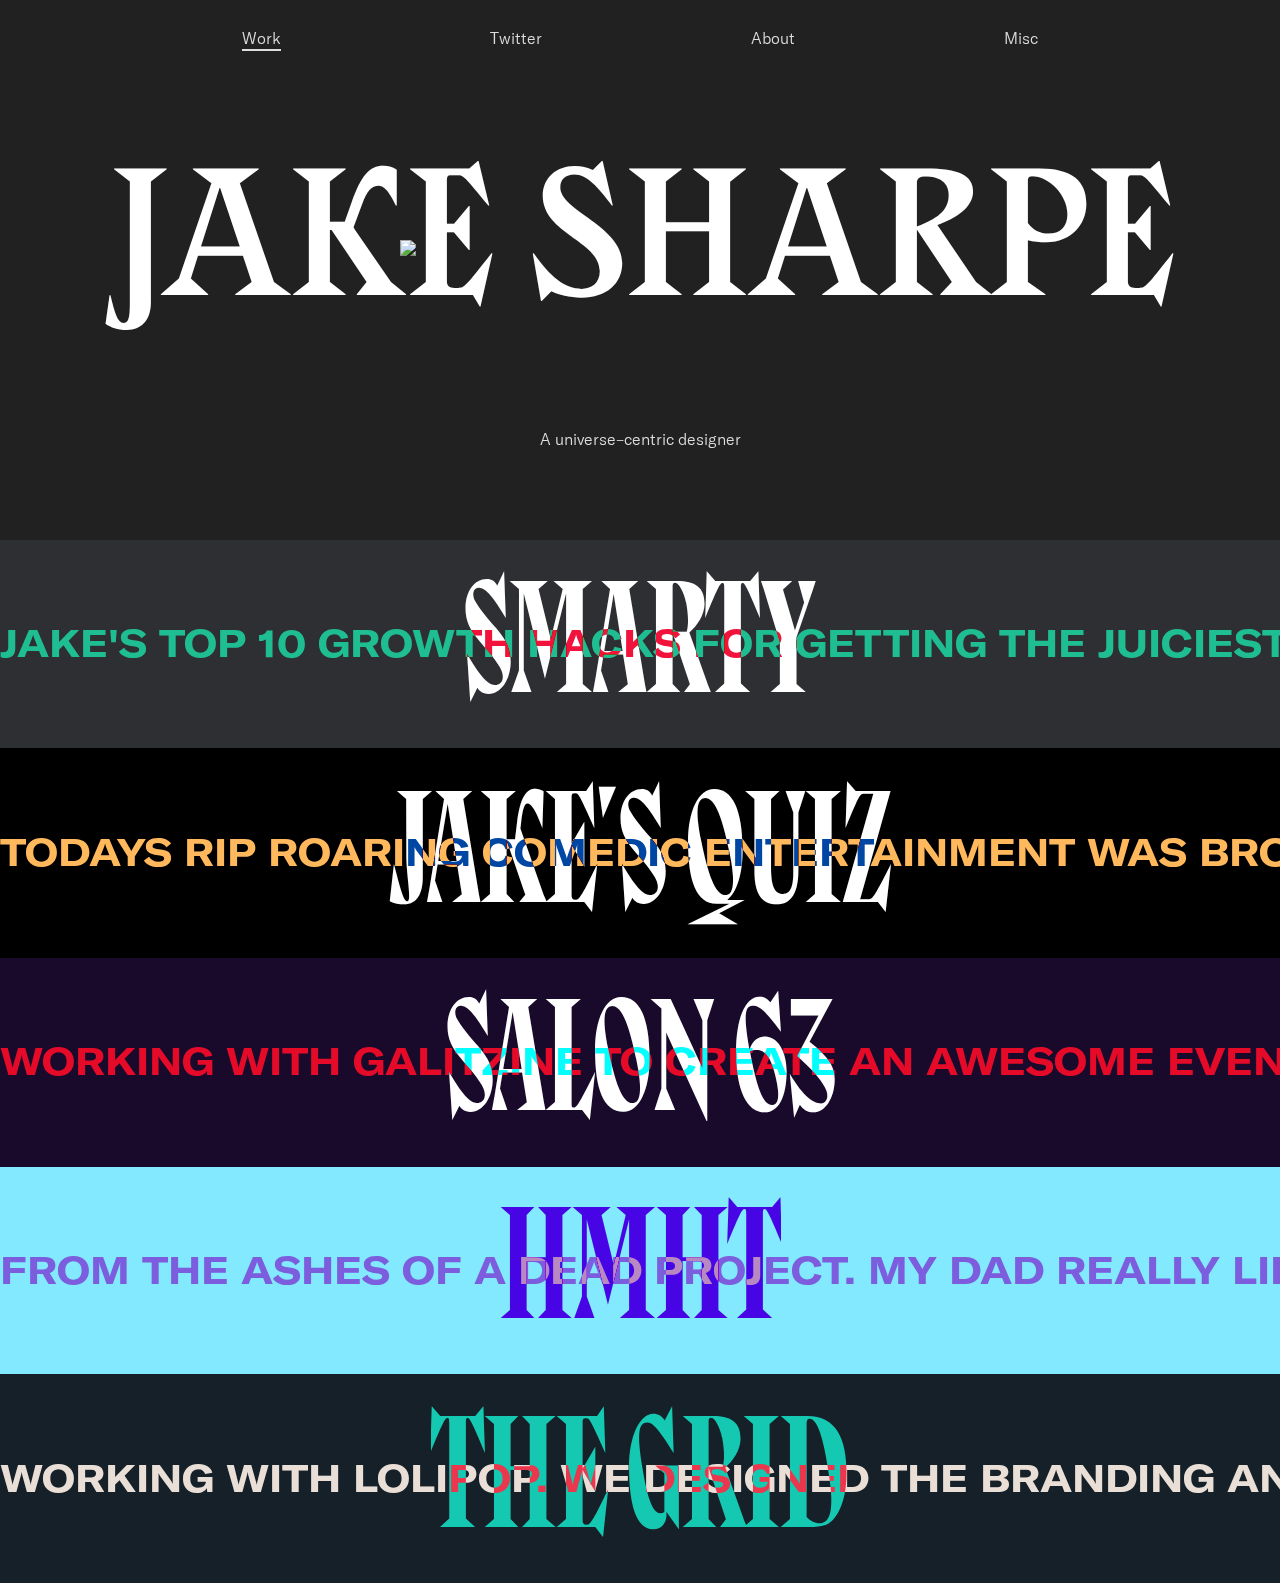
==== commit 468fc276: "Changes to smarty and home" ====
--- a/index.html
+++ b/index.html
@@ -54,9 +54,9 @@
       <span class="blend-mode">Twitter</span>
     </a></li>
 
-    <!-- <li><a class=""  href="work.html">
+    <li><a class=""  href="work.html">
       <span class="blend-mode">About</span>
-    </a></li> -->
+    </a></li>
 
    <li><a class=""  href="misc.html">
       <span class="blend-mode">Misc</span>
@@ -83,6 +83,27 @@
   </p>
 </section>
 
+<a href="smarty.html">
+  <section class="projects smarty">
+    <div class="card grid">
+  
+      <div class="full-area">
+  
+        <h2> 
+          Smarty
+        </h2>
+  
+      </div>
+      
+      <div class="marquee-wrapper full-area">
+          <span class="marquee"> 
+            Jake's top 10 Growth Hacks for getting the juiciest low hanging fruits. How I went from just a humble boy to a post man.
+          </span>
+      </div>
+  
+    </div>
+  </section>
+</a>
 
 <a href="jakes-quiz.html">
   <section class="projects quiz">
@@ -97,36 +118,14 @@
       </div>
       
       <div class="marquee-wrapper full-area">
-          <span class="marquee"> Todays rip roaring comedic entertainment was brought to you by Jake Sharpe</span>
+          <span class="marquee"> 
+            Todays rip roaring comedic entertainment was brought to you by Jake Sharpe
+          </span>
       </div>
   
     </div>
   </section>
-  </a>
-
-
-  <!-- <a href="smarty.html">
-    <section class="projects smarty">
-      <div class="card grid">
-    
-        <div class="full-area">
-    
-          <h2> 
-            Smarty
-          </h2>
-    
-        </div>
-        
-        <div class="marquee-wrapper full-area">
-            <span class="marquee">  The UKs most loved mobile network </span>
-        </div>
-    
-      </div>
-    </section>
-    </a> -->
-
-
-
+</a>
 
 <a href="salon63.html">
     <section class="projects salon63">
--- a/css/main.css
+++ b/css/main.css
@@ -350,8 +350,6 @@
 
     .hero-section img {
       width: 360px;
-      height: auto;
-      visibility: visible;
     }
 
     h2 {
@@ -396,7 +394,9 @@
   line-height: 0;
 }
 
-
+.hero-section img {
+  width: 300px;
+}
 .hero-section canvas { }
 
  
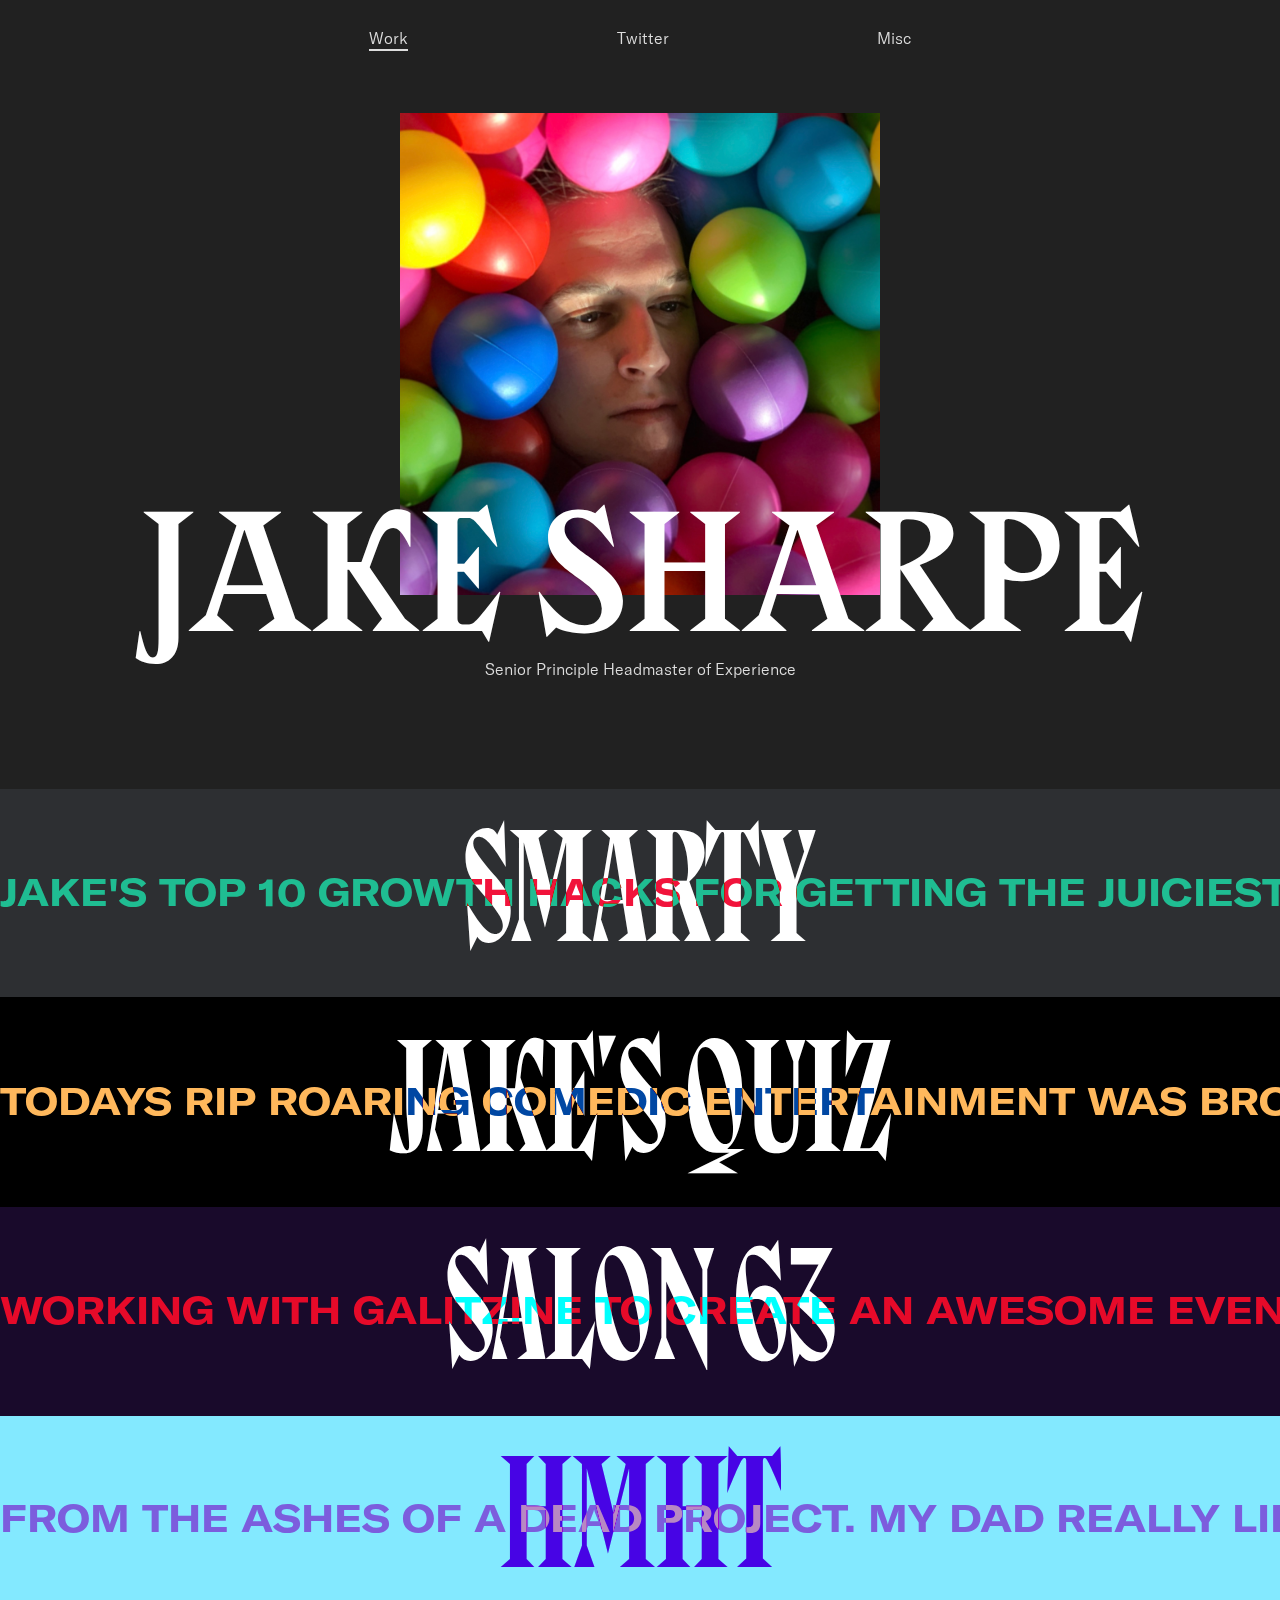
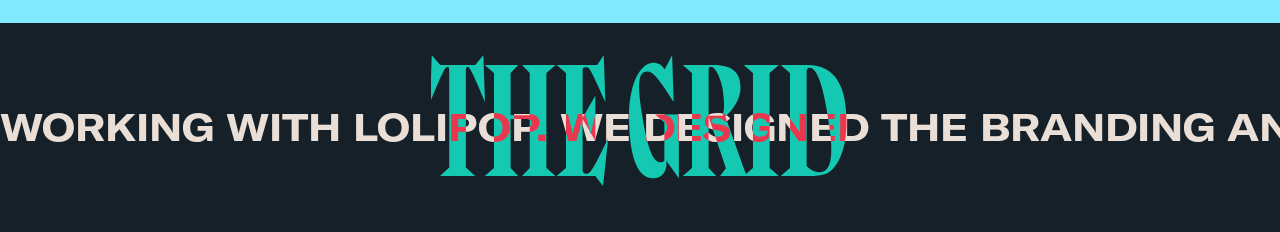
==== commit 9b843b97: "remove about" ====
--- a/index.html
+++ b/index.html
@@ -54,9 +54,9 @@
       <span class="blend-mode">Twitter</span>
     </a></li>
 
-    <li><a class=""  href="work.html">
+    <!-- <li><a class=""  href="work.html">
       <span class="blend-mode">About</span>
-    </a></li>
+    </a></li> -->
 
    <li><a class=""  href="misc.html">
       <span class="blend-mode">Misc</span>
--- a/css/main.css
+++ b/css/main.css
@@ -259,7 +259,7 @@
 
 
 .hero-h1 {
-  font-size: 175px;
+  font-size: 165px;
   line-height: 0vw;
   width: 100vw;
   margin: 0;
@@ -269,7 +269,7 @@
 }
 
 .tagline {
-  padding: 5vh 0vw;
+  padding: 7vh 0vw;
 
 }
 
@@ -404,7 +404,7 @@
   position: inherit;
   background-color: #212121;
   width: 100%;
-  padding: 0vw 0 8vh 0;
+  padding: 3vw 0 8vh 0;
 
 }
 
@@ -412,6 +412,8 @@
 .tagline {
   text-align: center;
   padding: 0vh 15vw;
+
+  
 
 }
 .secret-mobile-header {
--- a/css/project-style.css
+++ b/css/project-style.css
@@ -159,10 +159,17 @@
     background-image: url("../img/projects/quiz/jakes-quiz-cover.jpg");
     } */
   
+  
 
   .smarty-hero {
     background-image: url("../img/projects/smarty/smarty-cover.png");
-    }
+    padding: 15% 0 !important;
+    }
+
+  .smarty-quote {
+    background-color: #434449;
+    color:#fff;
+  }
 
 .hero-title{
   margin: 0 auto;
@@ -401,14 +408,10 @@
   font-size: 4rem;
   line-height: 4.2rem;
 
-}
-
-
-
-
-
-
-  }
+  }
+
+}
+
 
    /* Mobile styles */
 
@@ -458,10 +461,9 @@
     line-height: 2.4rem;
 
 }
-  
-  
-  
-  }
+
+
+}
 
 
 
@@ -603,15 +605,17 @@
 .smarty h2 {
   color: #fff;
   /* mix-blend-mode: difference; */
+ 
 }
 
 .smarty span {
   color: #0EECC4;
   mix-blend-mode: difference;
 }  
-.smarty .smarty-title {
-font-size: 8vw;
-    line-height: 7vw;
+
+.smarty-title {
+  font-size: 14vw;
+  line-height: 12vw;
 }
 
 
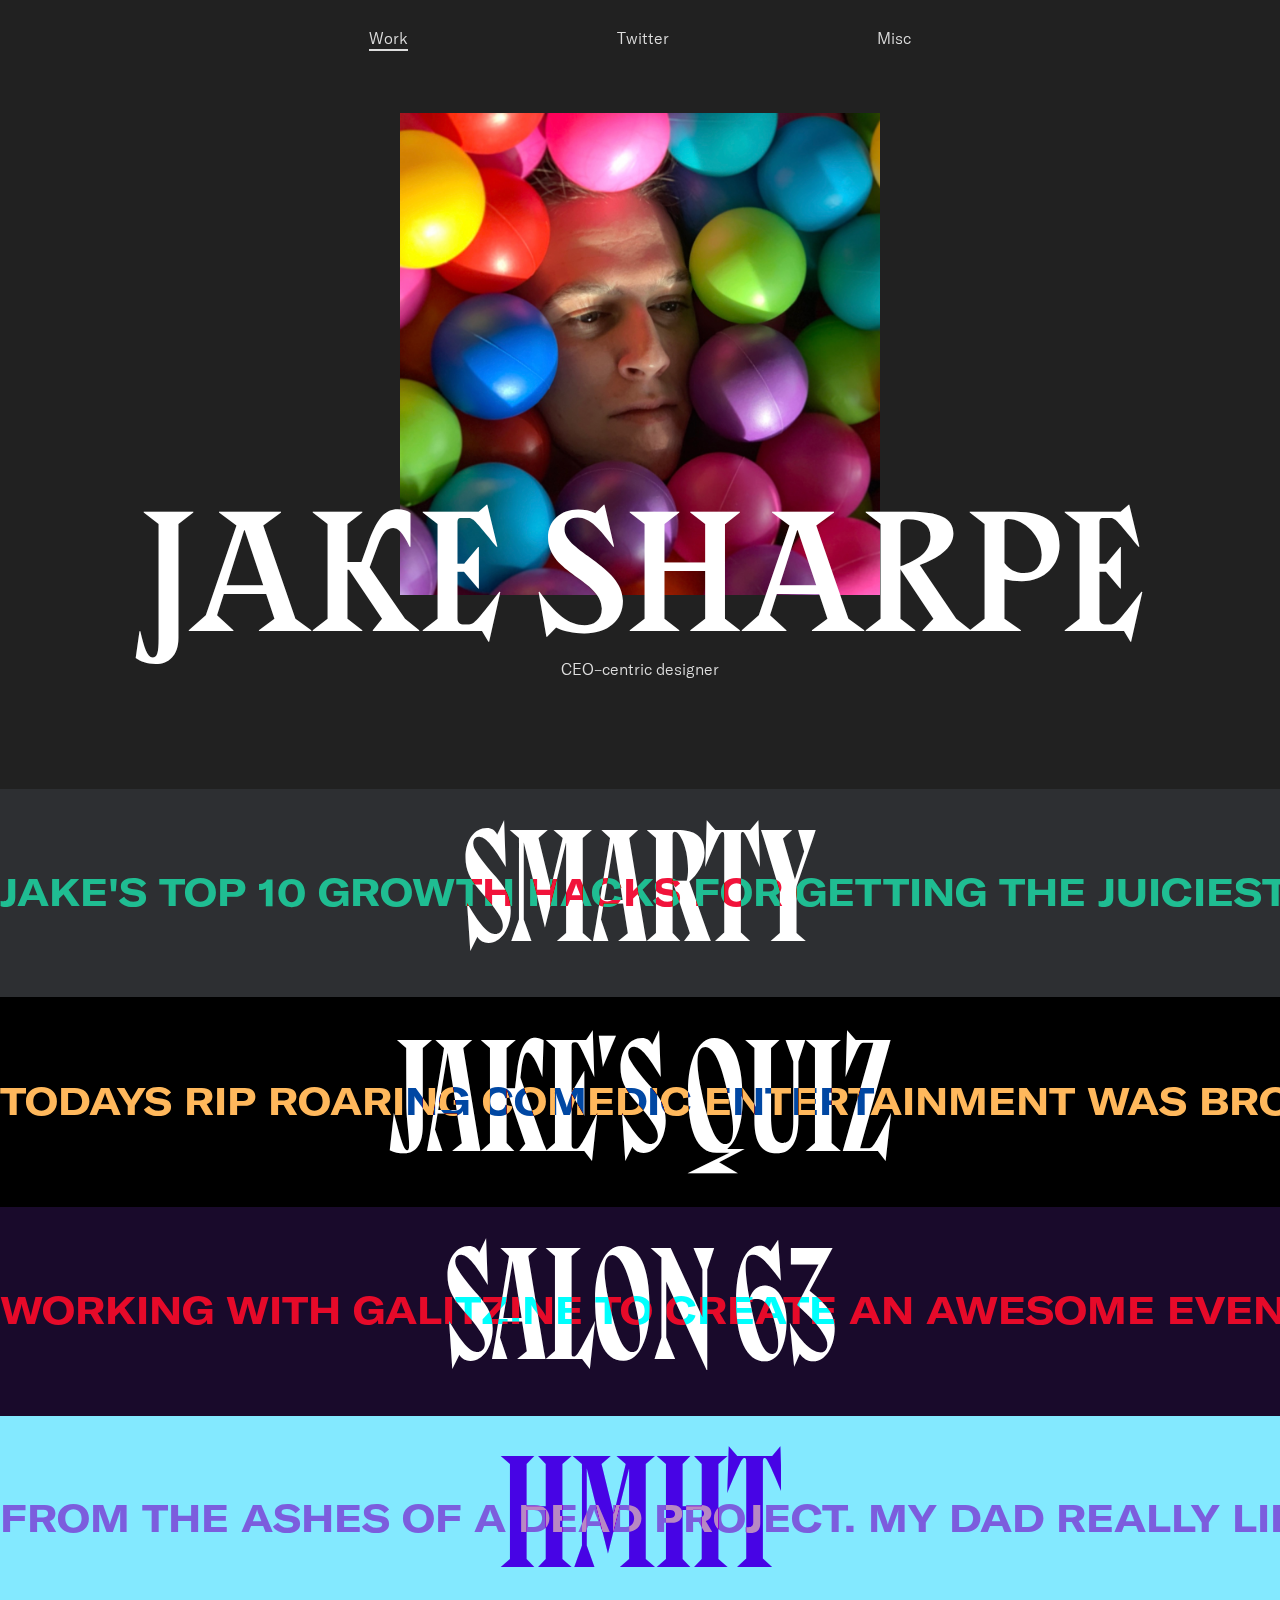
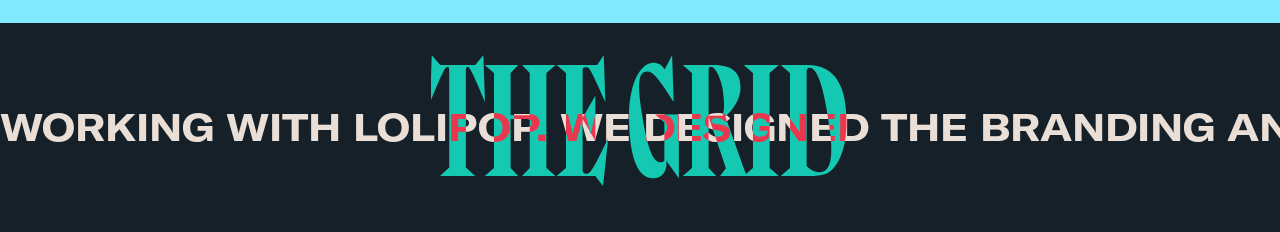
==== commit a6cd3c71: "Testing this" ====
--- a/index.html
+++ b/index.html
@@ -82,6 +82,30 @@
     Thought Leader
   </p>
 </section>
+
+
+<!-- <a href="bg-evolve.html">
+  <section class="projects bgevolve-inverse">
+    <div class="card grid">
+  
+      <div class="full-area">
+  
+        <h2> 
+          British Gas 
+        </h2>
+  
+      </div>
+      
+      <div class="marquee-wrapper full-area">
+          <span class="marquee"> 
+            Jake's top 10 Growth Hacks for getting the juiciest low hanging fruits. How I went from just a humble boy to a post man.
+          </span>
+      </div>
+  
+    </div>
+  </section>
+</a> -->
+
 
 <a href="smarty.html">
   <section class="projects smarty">
--- a/css/project-style.css
+++ b/css/project-style.css
@@ -1,12 +1,12 @@
  /*  Hover States */
  .projects:hover {
-    background-color: #222;
+  background-color: #222;
 }
 .projects:hover h2 {
-    color: #fff;
+  color: #fff;
 }
 .projects:hover span {
-    color: #fff;
+  color: #fff;
 }
 
 
@@ -18,95 +18,95 @@
 /*  INFO BAR */
 
 .project-info-wrapper {
-  float: left;
-  width: 28.5vw;
-  height: 100vh;
-  position: fixed;
-  top: 0;
-  left: 0;
-  background-color: white;
-  color: black;
- 
+float: left;
+width: 28.5vw;
+height: 100vh;
+position: fixed;
+top: 0;
+left: 0;
+background-color: white;
+color: black;
+
 }
 
 .project-info-wrapper nav {
-  position: relative;
+position: relative;
 }
 
 .project-info-wrapper nav a{
-  color: black;
+color: black;
 }
 
 .project-info-wrapper nav a:hover{
-  color: black;
-  border-bottom: 1px solid #000;
+color: black;
+border-bottom: 1px solid #000;
 }
 
 .project-intro {
-  margin-top: 15vh;
+margin-top: 15vh;
 }
 
 .project-info-wrapper h1{
-  font-size: 36px;
-
-  color: #212121;
-  padding: 0 0 16px 0;
-  margin: 0;
-  line-height: 1;
-  width: auto;
-  text-align: left;
+font-size: 36px;
+
+color: #212121;
+padding: 0 0 16px 0;
+margin: 0;
+line-height: 1;
+width: auto;
+text-align: left;
 }
 
 
 .project-info-wrapper p{
-  font-size: 15px;
+font-size: 15px;
 }
 
 .project-info-content {
-  padding: 40px;
-    max-width: 70%;
+padding: 40px;
+  max-width: 70%;
 }
 
 .project-link-wrapper {
-  margin-top: 7.5vh;
-  ;
+margin-top: 7.5vh;
+;
 }
 
 .project-link-wrapper p {
-  margin-bottom: 12px;
+margin-bottom: 12px;
 }
 
 .project-link-wrapper .project-link {
-  padding: 8px 14px;
-  font-size: 21px;
-  font-family: 'GT America Extended Bold', sans-serif;
-  color: white;
-  background-color: black;
-  width: auto;
-  display: inline-flex;
+padding: 8px 14px;
+font-size: 21px;
+font-family: 'GT America Extended Bold', sans-serif;
+color: white;
+background-color: black;
+width: auto;
+display: inline-flex;
 }
 
 .project-link-wrapper .project-link:hover {
-  color: black;
-  background-color: white;
+color: black;
+background-color: white;
 }
 
 .project-collaborators {
-  margin-top: 15vh;
+margin-top: 15vh;
 }
 
 .project-collaborators h2{
-  color: #000;
-  font-family: 'GT America Extended Bold', sans-serif;
-  font-size:15px;
-  text-align: left;
-
-  line-height: 1;
-  margin-bottom: 8px;
+color: #000;
+font-family: 'GT America Extended Bold', sans-serif;
+font-size:15px;
+text-align: left;
+
+line-height: 1;
+margin-bottom: 8px;
 }
 
 .project-collaborators a {
-  color: #000;
+color: #000;
 }
 
 /*  marqee bar */
@@ -114,24 +114,24 @@
 .project-banner {
 
 
-  width: 1.5vw;
-  overflow: hidden;
-  height: 100vh;
-  background-color: red;
-  
-  writing-mode: vertical-rl;
-  text-orientation: mixed;
-
-  position: fixed;
-  top: 0;
-  left: 28.5vw;
-
-  text-align: center;
-  font-size:  1vw;
-  white-space: nowrap	; 
-  line-height: 1.5vw;
-  text-transform: uppercase;
-  font-family: 'GT America Extended Bold', sans-serif;
+width: 1.5vw;
+overflow: hidden;
+height: 100vh;
+background-color: red;
+
+writing-mode: vertical-rl;
+text-orientation: mixed;
+
+position: fixed;
+top: 0;
+left: 28.5vw;
+
+text-align: center;
+font-size:  1vw;
+white-space: nowrap	; 
+line-height: 1.5vw;
+text-transform: uppercase;
+font-family: 'GT America Extended Bold', sans-serif;
 }
 
 
@@ -139,10 +139,10 @@
 /* CASE STUDY CONTENT */
 
 .project-hero {
-  padding: 24% 0;
-  width: 100%;
-  background-repeat: no-repeat;
-  background-size: cover;
+padding: 24% 0;
+width: 100%;
+background-repeat: no-repeat;
+background-size: cover;
 }
 
 
@@ -152,540 +152,583 @@
 
 
 .salon63-hero {
-  background-image: url("../img/projects/salon63/salon63-cover.jpg");
-  }
-
-  /* .quiz-hero {
-    background-image: url("../img/projects/quiz/jakes-quiz-cover.jpg");
-    } */
-  
-  
-
-  .smarty-hero {
-    background-image: url("../img/projects/smarty/smarty-cover.png");
-    padding: 15% 0 !important;
-    }
-
-  .smarty-quote {
-    background-color: #434449;
-    color:#fff;
-  }
+background-image: url("../img/projects/salon63/salon63-cover.jpg");
+}
+
+/* .quiz-hero {
+  background-image: url("../img/projects/quiz/jakes-quiz-cover.jpg");
+  } */
+
+
+
+.smarty-hero {
+  background-image: url("../img/projects/smarty/smarty-cover.png");
+  padding: 15% 0 !important;
+  }
+
+.smarty-quote {
+  background-color: #434449;
+  color:#fff;
+}
 
 .hero-title{
-  margin: 0 auto;
+margin: 0 auto;
+text-transform: uppercase;
+font-size: 14vw;
+line-height: 12vw;
+width: 90%;
+}
+
+.project-content {
+overflow: scroll;
+float: right;
+width: 70vw;
+overflow-y: hidden;
+overflow-x: hidden;
+/* background-color: black; */
+/* color: white; */
+}
+.cover-img {
+width: 100%;
+background-size: cover;
+}
+
+
+
+/* TEXT FOR CASE STUDIES */
+
+.text-container {
+margin: 0% 1% ;
+padding: 0  0%;
+width: 98%;
+}
+
+
+.text-paragraph {
+font-style: normal;
+font-weight: 300;
+
+font-size: 15px;
+line-height: 125.7%;
+}
+
+.two-column {
+width: 49%;
+}
+
+.text-left-column {
+float: left;
+}
+.text-right-column {
+float: right;
+padding: 0 0 0 0 ;
+}
+
+
+.drop-quote {
+padding: 1% 0;
+margin: 4% 0;
+}
+
+.drop-quote h3 {
+font-family: 'Zangezi', sans-serif;
+  font-weight: normal;
   text-transform: uppercase;
-  font-size: 14vw;
-  line-height: 12vw;
-  width: 90%;
-}
-
-.project-content {
-  overflow: scroll;
-  float: right;
-  width: 70vw;
-  overflow-y: hidden;
-  overflow-x: hidden;
-  /* background-color: black; */
-  /* color: white; */
-}
-.cover-img {
-  width: 100%;
-  background-size: cover;
-}
-
-
-
-/* TEXT FOR CASE STUDIES */
+  font-size: 5rem;
+  line-height: 5.4rem;
+  letter-spacing: -0.2px;
+  text-align: center;
+}
+
+.project-info-wrapper .link-inverse {
+color: black;
+
+}
+
+
+
+.video-container {
+width: 70vw;
+}
+
+.project-video {
+max-width: 100%;
+}
+
+.video-container iframe {
+margin: 7.5% 0;
+width: 100%;
+height: 490px;
+}
+
+
+@media (min-width: 1440px) {
+
 
 .text-container {
-  margin: 0% 1% ;
+  margin: 0% 10% ;
   padding: 0  0%;
-  width: 98%;
-}
-
-
-.text-paragraph {
-  font-style: normal;
-  font-weight: 300;
-
-  font-size: 15px;
-  line-height: 125.7%;
-}
-
-.two-column {
-  width: 49%;
-}
-
-.text-left-column {
-  float: left;
-}
+  width: 80%;
+}   
+
 .text-right-column {
   float: right;
   padding: 0 0 0 0 ;
 }
 
-
-.drop-quote {
-  padding: 1% 0;
-  margin: 4% 0;
-}
-
-.drop-quote h3 {
-  font-family: 'Zangezi', sans-serif;
-    font-weight: normal;
-    text-transform: uppercase;
-    font-size: 5rem;
-    line-height: 5.4rem;
-    letter-spacing: -0.2px;
-    text-align: center;
-}
-
-.project-info-wrapper .link-inverse {
-  color: black;
-  
-}
-
-
-
-.video-container {
-  width: 70vw;
-}
-
-.project-video {
-  max-width: 100%;
-}
-
-.video-container iframe {
-  margin: 7.5% 0;
-  width: 100%;
-  height: 490px;
-}
-
-
-@media (min-width: 1440px) {
-
+.project-hero {
+  padding: 18% 0;
+}
+
+}
+
+@media (max-width: 1440px) {
+.text-container {
+  margin: 0% 3% ;
+  padding: 0  0%;
+  width: 94%;
+}   
+
+.project-hero {
+  padding: 36% 0;
+}
+
+}
+
+
+ @media (max-width: 1024px) { 
+
+
+
+  .project-banner {
+    width: 2.5vw;
+    font-size: 1.4vw;
+    line-height: 2.5vw;
+    left: 34.5vw;
+  }
+
+  .project-info-wrapper {
+    left: 0;
+    width: 34.5vw;
+    min-width: 30vw ;
+  }
+
+  .project-content {
+    width: 63vw;
+  }
 
   .text-container {
-    margin: 0% 10% ;
-    padding: 0  0%;
-    width: 80%;
+    float: right;
+    margin: 0% 0% ;
+    padding: 0  3%;
+    width: 94%;
   }   
   
-  .text-right-column {
-    float: right;
-    padding: 0 0 0 0 ;
-  }
+  .video-container {
+    width: 63vw;
+  }
+
+
+}
+
+
+ /* iPad styles */
+
+@media (max-width: 860px) { 
 
   .project-hero {
-    padding: 18% 0;
+    width: 100%;
+    padding: 18% 0vw;
+    background-size: contain;
   }
   
-}
-
-@media (max-width: 1440px) {
-  .text-container {
-    margin: 0% 3% ;
-    padding: 0  0%;
-    width: 94%;
-  }   
-
-  .project-hero {
-    padding: 36% 0;
+  .hero-title{
+    font-size: 21vw;
+    line-height: 18vw;
+    width: 100%;
   }
   
-}
-
-
-   @media (max-width: 1024px) { 
-
-
-
-    .project-banner {
-      width: 2.5vw;
-      font-size: 1.4vw;
-      line-height: 2.5vw;
-      left: 34.5vw;
-    }
-
-    .project-info-wrapper {
-      left: 0;
-      width: 34.5vw;
-      min-width: 30vw ;
-    }
-
-    .project-content {
-      width: 63vw;
-    }
-
-    .text-container {
-      float: right;
-      margin: 0% 0% ;
-      padding: 0  3%;
-      width: 94%;
-    }   
-    
-    .video-container {
-      width: 63vw;
-    }
-
-
-  }
-
-
-   /* iPad styles */
-
-  @media (max-width: 860px) { 
-
-    .project-hero {
-      width: 100%;
-      padding: 18% 0vw;
-      background-size: contain;
-    }
-    
-    .hero-title{
-      font-size: 21vw;
-      line-height: 18vw;
-      width: 100%;
-    }
-    
-
-    .project-banner {
-      width: 4vw;
-      height: 100%;
-      font-size: 2.5vw;
-      line-height: 3.75vw;
-      left: 0; 
-    }
-
-    .project-info-wrapper {
-      left: 0;
-      width: 100vw;
-      position: initial;
-      height: auto;
-    }
-
-    .project-content {
-      width: 96vw;
-      margin-left: 4vw;
-      float: none;
-  }
-
-  .video-container {
+
+  .project-banner {
+    width: 4vw;
+    height: 100%;
+    font-size: 2.5vw;
+    line-height: 3.75vw;
+    left: 0; 
+  }
+
+  .project-info-wrapper {
+    left: 0;
+    width: 100vw;
+    position: initial;
+    height: auto;
+  }
+
+  .project-content {
     width: 96vw;
+    margin-left: 4vw;
+    float: none;
+}
+
+.video-container {
+  width: 96vw;
+}
+
+.project-info-content {
+  max-width: 70%;
+  padding: 80px;
+  margin-left: 0;
+
+}
+
+.project-info-content nav  {
+  position: initial;
+  display: inline;
+}
+
+.project-intro {
+}
+
+
+.text-container {
+  margin: 0% 2% ;
+  padding: 0  0%;
+  width: 94%;
+  float: none;
+
+}
+
+.video-iframe {
+  width: 96vw; 
+margin: 0;
+height:410px;
+}
+
+.drop-quote h3 {
+font-size: 4rem;
+line-height: 4.2rem;
+
+}
+
+}
+
+
+ /* Mobile styles */
+
+ @media (max-width: 640px) { 
+
+  .project-info-wrapper {
+    left: 0;
+    width: 100vw;
+    position: initial;
+    height: auto;
   }
 
   .project-info-content {
-    max-width: 70%;
-    padding: 80px;
-    margin-left: 0;
-
-  }
-
-  .project-info-content nav  {
-    position: initial;
-    display: inline;
-  }
-
-  .project-intro {
-  }
-
-
-  .text-container {
-    margin: 0% 2% ;
-    padding: 0  0%;
-    width: 94%;
-    float: none;
+    max-width: 100%;
+    padding: 80px 50px 80px 50px;
+    margin-left: 0;}
+
+
+.text-container {
+  margin: 0% 0% ;
+  padding: 0  2%;
+  width: 90%;
+
+}
+
+.two-column {
+  width: 100%;
+  padding-bottom: 15px;
+
+}
+
+.text-left-column {
+  float: left;
+}
+.text-right-column {
+  float: left;
+}
+
+.video-container iframe {
+margin: 7% 0;
+width: 100%;
+height: auto;
+}
+
+.drop-quote h3 {
+  font-size: 2.5rem;
+  line-height: 2.4rem;
+
+}
+
+
+}
+
+
+
+
+
+
+
+
+
+
+
+
+/* Projects Styles */
+
+.the-grid h2 {
+  color: #00E8DA;
+  mix-blend-mode: difference;
+}
+.the-grid span {
+  color: #FFFFFF;
+  mix-blend-mode: difference;
+}
+.the-grid {
+  background-color: #152028;
+  color: #00E8DA;  
+}
+
+.the-grid-inverse {
+  background-color: #00E8DA;
+  color: #152028;    
+}
+
+
+.hmht h2 {
+  color: #CAE51A; 
+  mix-blend-mode: difference;
+}
+.hmht span {
+  color: #FF8C22;
+  mix-blend-mode: difference;
+}
+.hmht {
+  background-color: #83E9FF;  
+  color: #3214AE; 
+}
+
+.hmht-titles { 
+color:#83E9FF;
+}
+.hmht-inverse {
+  background-color: #3214AE;  
+  color: #83E9FF;
+}
+
+
+
+
+
+.pedal {
+  background-color: #FF1D53;
+  color: #FFF8E6;
+}
+
+.pedal-titles {
+color: #FFF8E6;
+
+}
+
+.pedal span{
+  color: #c50000;
+  mix-blend-mode: difference;
+}
+
+
+
+
+.local-hero h2 {
+  color: #FF5959;
   
-  }
+}
+.local-hero span {
+  color: #8A43FF;
+  mix-blend-mode: difference;
+}
+
+.local-hero {
+  background-color:  #FDFF83;
+}
+
+
+
+/* SALON 63 */
+
+
+
+.salon63 span {
+  color: #ff0002;
+  mix-blend-mode: difference;
+}
+
+.salon63 {
+  background-color:  #190A2B;
+  color: white;
+}
+
+.salon63-titles {
+  color:  #fff;
+}
+
+
+/* QUIZ */
+
+.quiz h2 {
+  color: #fff;
+  mix-blend-mode: difference;
+}
+
+.quiz span {
+  color: #ffb85c;
+  mix-blend-mode: difference;
+}  
+
+.quiz {
+  background-color: #000;
+  color: white;
+}
+
+
+.quiz-titles {
+  color:  #fff;
+}
+
+
+
+/*  SMARTY */
+
+.smarty {
+background-color: #2D2F32;
+color: white;
+}
+
+.smarty h2 {
+color: #fff;
+/* mix-blend-mode: difference; */
+
+}
+
+.smarty span {
+color: #0EECC4;
+mix-blend-mode: difference;
+}  
+
+.smarty-title {
+font-size: 14vw;
+line-height: 12vw;
+}
+
+.smarty span {
+color: #0EECC4;
+mix-blend-mode: difference;
+}  
+
+.smarty-title {
+font-size: 14vw;
+line-height: 12vw;
+}
+
+
+/*  BG EVOLVE */
+
+.bgevolve {
+background-color: #fff;
+color: #000;
+}
+
+.bgevolve h2{
+color: #0062c0;
+}
+
+
+.bgevolve .project-hero {
+padding: 21% 0 10% 0;  }
+
+
+.bgevolve-inverse {
+background-color: #0062c0;
+color: white;
+}
+
+.bgevolve-inverse span {
+color: #fff;
+mix-blend-mode: difference;
+
+}
+
+
+
+
+
+/* HMHT */
+
+
+.hmht h2 {
+  color: #CAE51A;
+  mix-blend-mode: difference;
+}
+.hmht span {
+  color: #FF8C22;
+  mix-blend-mode: difference;
+}
+.hmht {
+  background-color: #83E9FF;  
+}
+
+.hmht-titles { 
+color:#83E9FF;
+}
+.hmht-inverse {
+  background-color: #3214AE;  
+  color: white;
+}
+
+
+
+
+
+
+
+
+.sandyfm h2 {
+  color: #FFF0A7;
   
-  .video-iframe {
-    width: 96vw; 
-  margin: 0;
-  height:410px;
-}
+}
+.sandyfm span {
+  color: #9EE1FF;
+  mix-blend-mode: difference;
+}
+
+.sandyfm {
+  background-color:  #2B353A;
+}
+
+.farfetch h2 {
+  color: #3D0062;
   
-.drop-quote h3 {
-  font-size: 4rem;
-  line-height: 4.2rem;
-
-  }
-
-}
-
-
-   /* Mobile styles */
-
-   @media (max-width: 640px) { 
-
-    .project-info-wrapper {
-      left: 0;
-      width: 100vw;
-      position: initial;
-      height: auto;
-    }
-
-    .project-info-content {
-      max-width: 100%;
-      padding: 80px 50px 80px 50px;
-      margin-left: 0;}
-
-
-  .text-container {
-    margin: 0% 0% ;
-    padding: 0  2%;
-    width: 90%;
+}
+.farfetch span {
+  color: #FF005C;
+  mix-blend-mode: difference;
+}
+
+.farfetch {
+  background-color:  #FFEAEA;
+}
+
+
+.thehogan h2 {
+  color: #000;
   
-  }
-
-  .two-column {
-    width: 100%;
-    padding-bottom: 15px;
-
-  }
-  
-  .text-left-column {
-    float: left;
-  }
-  .text-right-column {
-    float: left;
-  }
-
-.video-container iframe {
-  margin: 7% 0;
-  width: 100%;
-  height: auto;
-}
-
-.drop-quote h3 {
-    font-size: 2.5rem;
-    line-height: 2.4rem;
-
-}
-
-
-}
-
-
-
-
-
-
-
-
-
-
-
-
-/* Projects Styles */
- 
- .the-grid h2 {
-    color: #00E8DA;
-    mix-blend-mode: difference;
-  }
-  .the-grid span {
-    color: #FFFFFF;
-    mix-blend-mode: difference;
-  }
-  .the-grid {
-    background-color: #152028;
-    color: #00E8DA;  
-  }
-
-  .the-grid-inverse {
-    background-color: #00E8DA;
-    color: #152028;    
-  }
-  
-
-  .hmht h2 {
-    color: #CAE51A; 
-    mix-blend-mode: difference;
-  }
-  .hmht span {
-    color: #FF8C22;
-    mix-blend-mode: difference;
-  }
-  .hmht {
-    background-color: #83E9FF;  
-    color: #3214AE; 
-  }
-
-.hmht-titles { 
-  color:#83E9FF;
-}
-  .hmht-inverse {
-    background-color: #3214AE;  
-    color: #83E9FF;
-  }
-
-
-
-
-
-  .pedal {
-    background-color: #FF1D53;
-    color: #FFF8E6;
-  }
-
-.pedal-titles {
-  color: #FFF8E6;
-  
-}
-
-  .pedal span{
-    color: #c50000;
-    mix-blend-mode: difference;
-  }
-
-
-
-
-  .local-hero h2 {
-    color: #FF5959;
-    
-  }
-  .local-hero span {
-    color: #8A43FF;
-    mix-blend-mode: difference;
-  }
-  
-  .local-hero {
-    background-color:  #FDFF83;
-  }
-
-
-
-  /* SALON 63 */
-
-  
-  
-  .salon63 span {
-    color: #ff0002;
-    mix-blend-mode: difference;
-  }
-  
-  .salon63 {
-    background-color:  #190A2B;
-    color: white;
-  }
-
-  .salon63-titles {
-    color:  #fff;
-  }
-
-
-
-  .quiz h2 {
-    color: #fff;
-    mix-blend-mode: difference;
-  }
-
-  .quiz span {
-    color: #ffb85c;
-    mix-blend-mode: difference;
-  }  
-  
-  .quiz {
-    background-color: #000;
-    color: white;
-  }
-
-
-  .quiz-titles {
-    color:  #fff;
-  }
-
-
-
-.smarty {
-  background-color: #2D2F32;
-  color: white;
-}
-
-.smarty h2 {
-  color: #fff;
-  /* mix-blend-mode: difference; */
- 
-}
-
-.smarty span {
-  color: #0EECC4;
-  mix-blend-mode: difference;
-}  
-
-.smarty-title {
-  font-size: 14vw;
-  line-height: 12vw;
-}
-
-
-
-
-
-
-  .hmht h2 {
-    color: #CAE51A;
-    mix-blend-mode: difference;
-  }
-  .hmht span {
-    color: #FF8C22;
-    mix-blend-mode: difference;
-  }
-  .hmht {
-    background-color: #83E9FF;  
-  }
-
-.hmht-titles { 
-  color:#83E9FF;
-}
-  .hmht-inverse {
-    background-color: #3214AE;  
-    color: white;
-  }
-  
-
-
-
-
-
-
-
-  .sandyfm h2 {
-    color: #FFF0A7;
-    
-  }
-  .sandyfm span {
-    color: #9EE1FF;
-    mix-blend-mode: difference;
-  }
-  
-  .sandyfm {
-    background-color:  #2B353A;
-  }
-
-  .farfetch h2 {
-    color: #3D0062;
-    
-  }
-  .farfetch span {
-    color: #FF005C;
-    mix-blend-mode: difference;
-  }
-  
-  .farfetch {
-    background-color:  #FFEAEA;
-  }
- 
-
-  .thehogan h2 {
-    color: #000;
-    
-  }
-  .thehogan span {
-    color: #78DA44;
-    mix-blend-mode: difference;
-  }
-  
-  .thehogan {
-    background-color:  #fff;
-  }+}
+.thehogan span {
+  color: #78DA44;
+  mix-blend-mode: difference;
+}
+
+.thehogan {
+  background-color:  #fff;
+}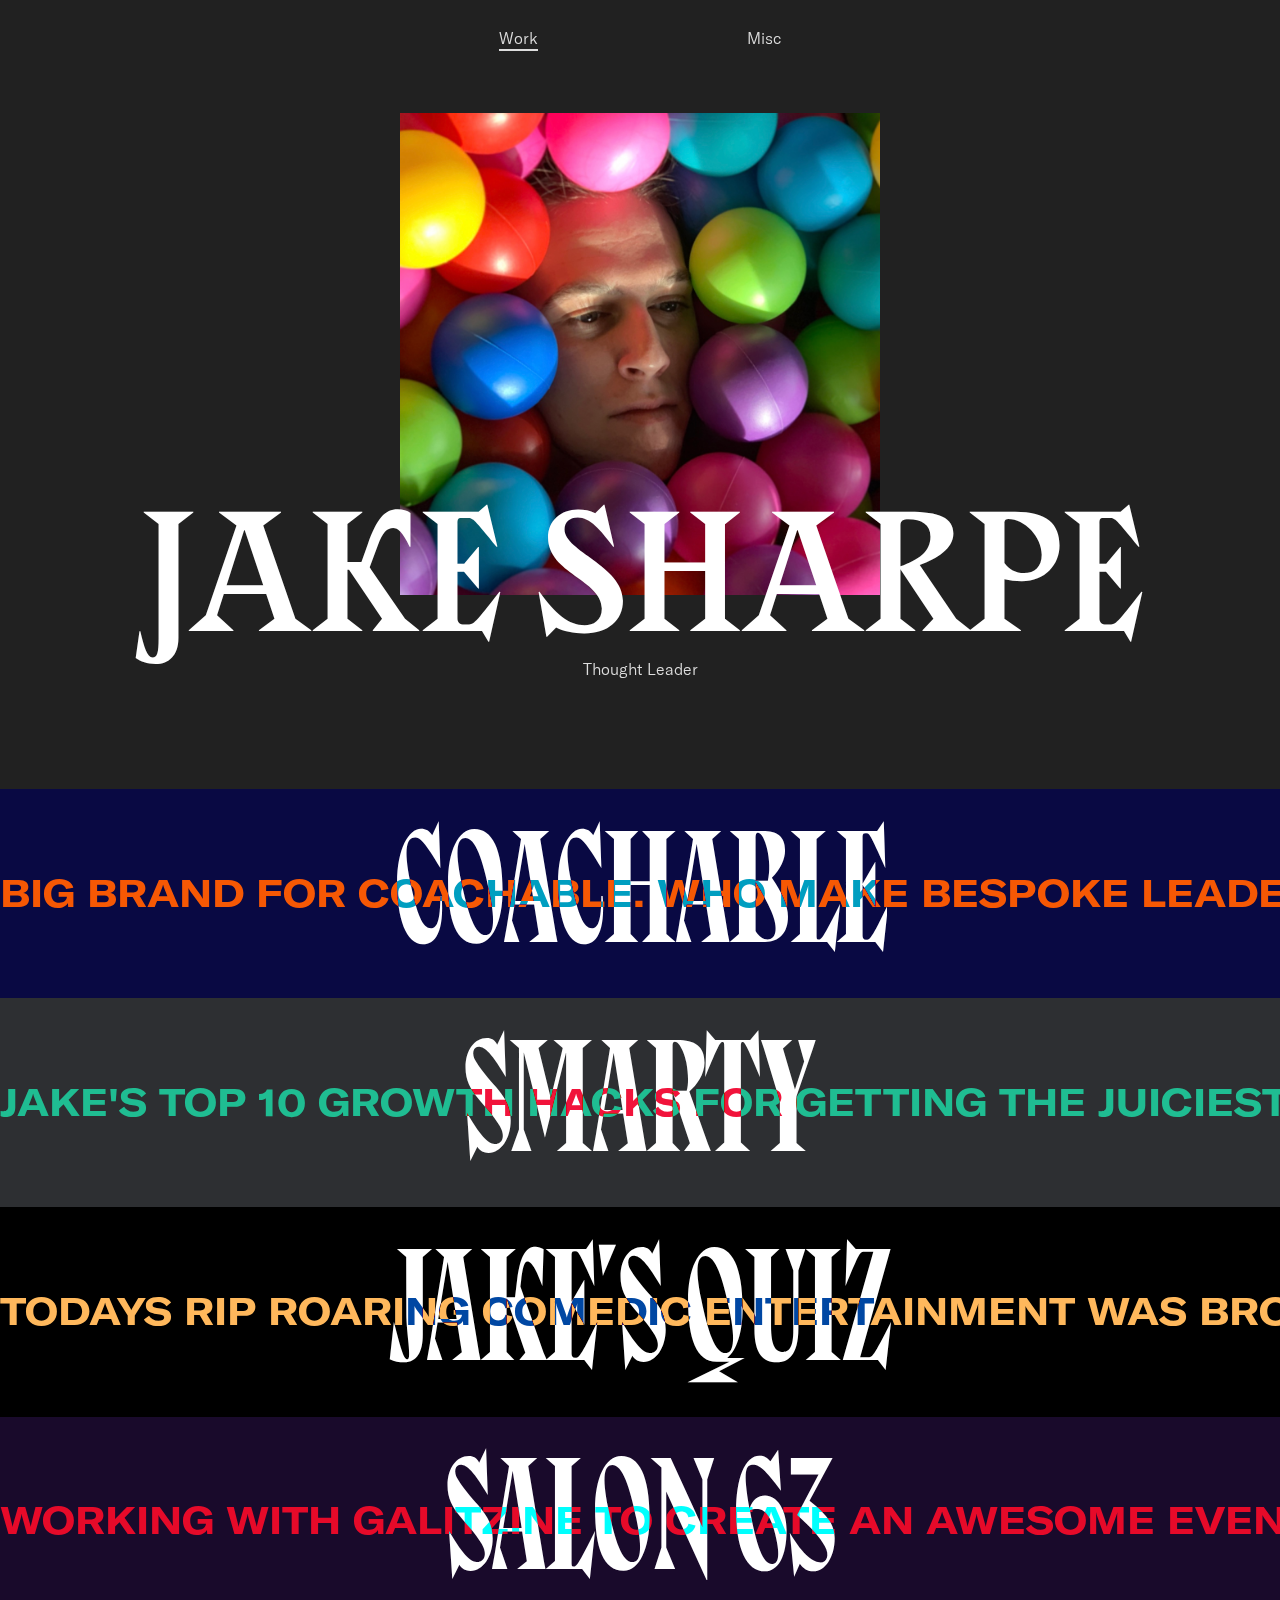
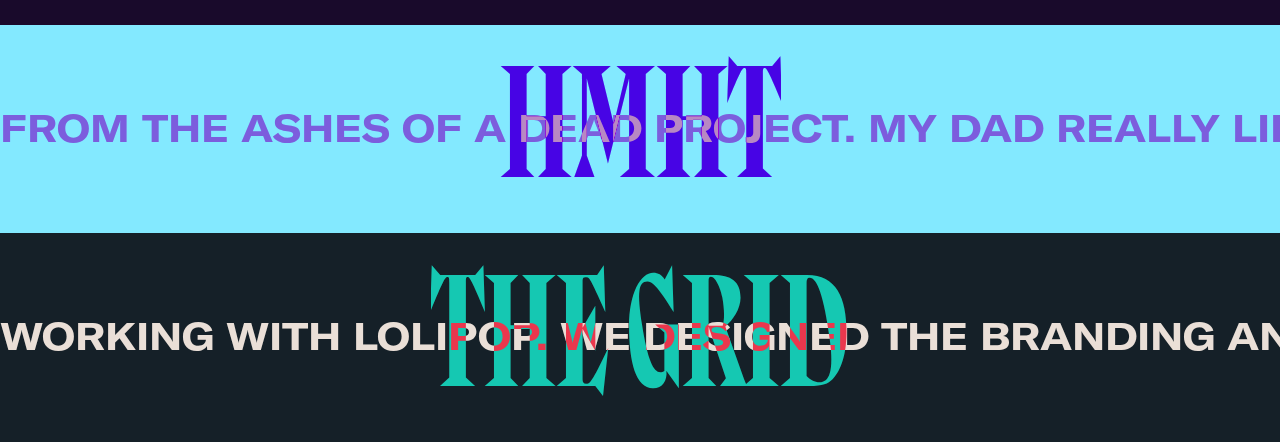
==== commit 3daea089: "Adding Coachable" ====
--- a/index.html
+++ b/index.html
@@ -50,9 +50,9 @@
       <span class="blend-mode">Work</span>
     </a></li>
 
-    <li><a class="" href="https://twitter.com/sharpeattack">
+    <!-- <li><a class="" href="https://twitter.com/sharpeattack">
       <span class="blend-mode">Twitter</span>
-    </a></li>
+    </a></li> -->
 
     <!-- <li><a class=""  href="work.html">
       <span class="blend-mode">About</span>
@@ -83,6 +83,28 @@
   </p>
 </section>
 
+<a href="coachable.html">
+  <section class="projects coachable-inverse">
+    <div class="card grid">
+  
+      <div class="full-area">
+  
+        <h2> 
+          Coachable 
+        </h2>
+  
+      </div>
+      
+      <div class="marquee-wrapper full-area">
+          <span class="marquee"> 
+            Big brand for Coachable. Who make bespoke leadership development programmes for developing a coaching mindset.  
+          </span>
+      </div>
+  
+    </div>
+  </section>
+</a>
+
 
 <!-- <a href="bg-evolve.html">
   <section class="projects bgevolve-inverse">
@@ -150,6 +172,22 @@
     </div>
   </section>
 </a>
+
+<!-- <section class="hero-section">
+
+  <img class="hero-image" src="img/jake-sharpe.jpg" >
+  
+
+  <h1 class="hero-h1">Jake Sharpe</h1>
+
+
+</section>
+<section class="hero-content">
+  
+  <p class="tagline  blend-mode">
+    Thought Leader
+  </p>
+</section> -->
 
 <a href="salon63.html">
     <section class="projects salon63">
--- a/css/project-style.css
+++ b/css/project-style.css
@@ -171,6 +171,13 @@
   color:#fff;
 }
 
+
+.coachable-hero {
+  background-image: url("../img/projects/coachable/coachable-cover.png");
+  padding: 20% 0 !important;
+  }
+
+
 .hero-title{
 margin: 0 auto;
 text-transform: uppercase;
@@ -660,6 +667,35 @@
 }
 
 
+/* COACHABLE */
+
+.coachable {
+  background-color: #090943;
+  color: #f8f8f8;
+  }
+  
+
+  
+  .coachable .project-hero {
+  padding: 21% 0 21% 0; 
+  color: white;
+   }
+
+  .coachable-titles{
+  color: white;
+  }
+  
+  .coachable-inverse {
+    background-color:#090943;
+  color: #f8f8f8;
+  }
+  
+  .coachable-inverse span{
+    color: #FF613F;
+    mix-blend-mode: difference;
+    }
+    
+  
 
 
 
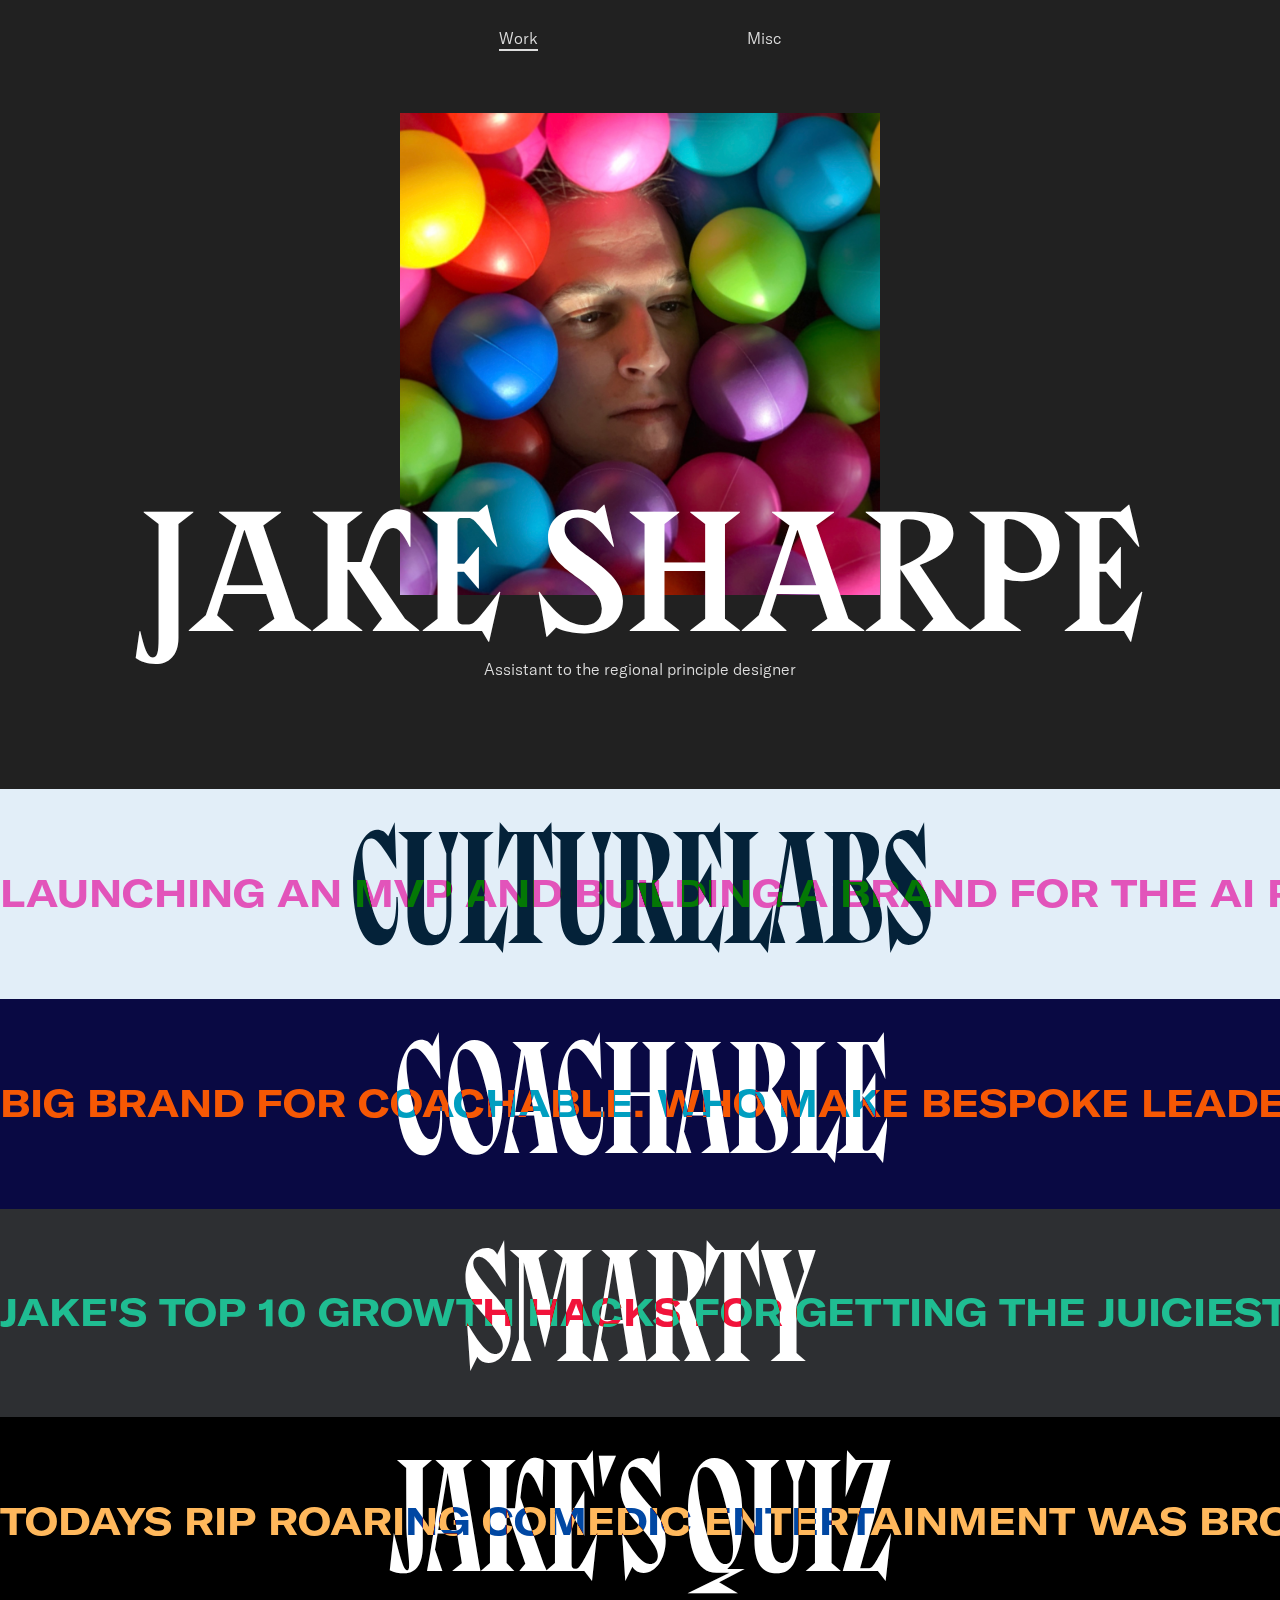
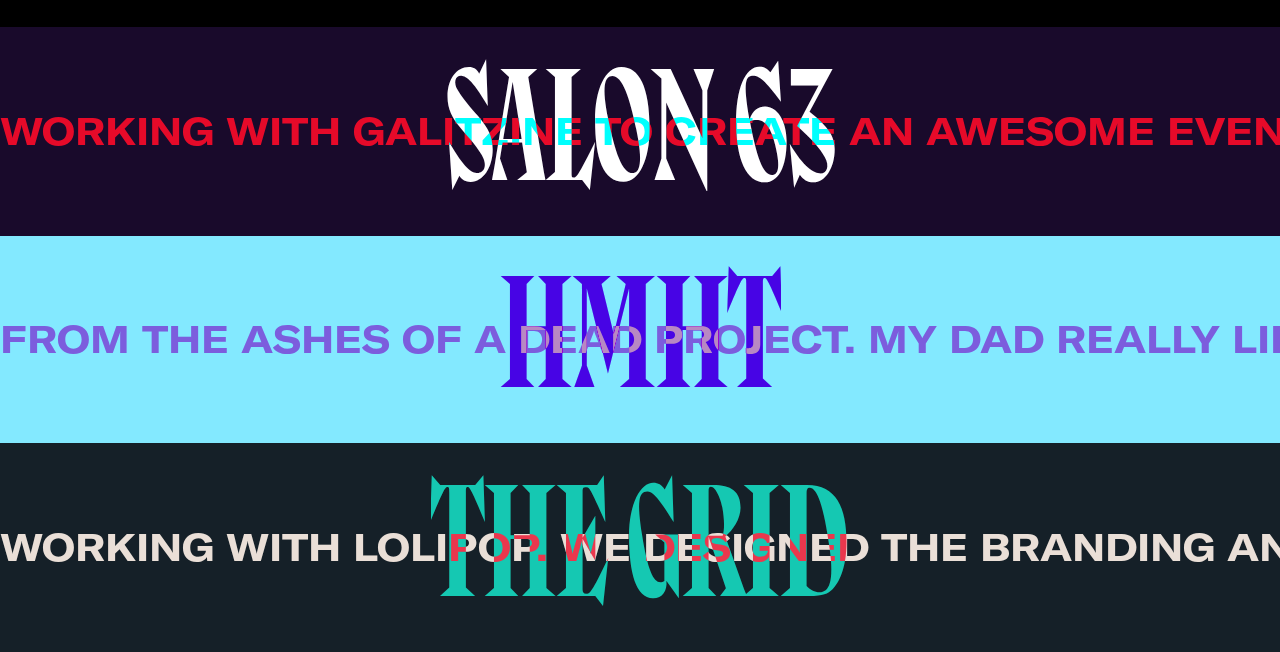
==== commit 984e5857: "Adding CL and Optimisations" ====
--- a/index.html
+++ b/index.html
@@ -82,6 +82,32 @@
     Thought Leader
   </p>
 </section>
+
+<a href="culturelabs.html">
+  <section class="projects culture-labs">
+    <div class="card grid">
+  
+      <div class="full-area">
+  
+        <h2> 
+          CultureLabs 
+        </h2>
+  
+      </div>
+      
+      <div class="marquee-wrapper full-area">
+          <span class="marquee"> 
+            Launching an MVP and building a brand for the AI personality insights startup CultureLabs
+          </span>
+      </div>
+  
+    </div>
+  </section>
+</a>
+
+
+
+
 
 <a href="coachable.html">
   <section class="projects coachable-inverse">
--- a/css/project-style.css
+++ b/css/project-style.css
@@ -177,6 +177,11 @@
   padding: 20% 0 !important;
   }
 
+.culturelabs-hero {
+    background-image: url("../img/projects/culture-labs/culture-labs-hero.jpg");
+    padding: 20% 0 !important;
+    }
+
 
 .hero-title{
 margin: 0 auto;
@@ -666,6 +671,19 @@
 
 }
 
+/* CULTURE LABS */
+
+.culturelabs {
+  /* background-color: #ffffff; */
+  color: #042239;
+  }
+
+.culturelabs .project-hero {
+     color: #042239;
+     }
+  
+
+     
 
 /* COACHABLE */
 
@@ -724,9 +742,24 @@
 
 
 
-
-
-
+/* CULTURE LABS */
+.culturelabs .project-banner{
+  background-color: #042239;
+  color: #e2eef8;
+  }
+  
+  .culture-labs {
+    background-color: #e2eef8;
+  }
+  .culture-labs h2 {
+    color: #042239;
+  }
+
+
+  .culture-labs span {
+    color: #009A3E;
+    mix-blend-mode: difference;
+  }
 
 
 .sandyfm h2 {
